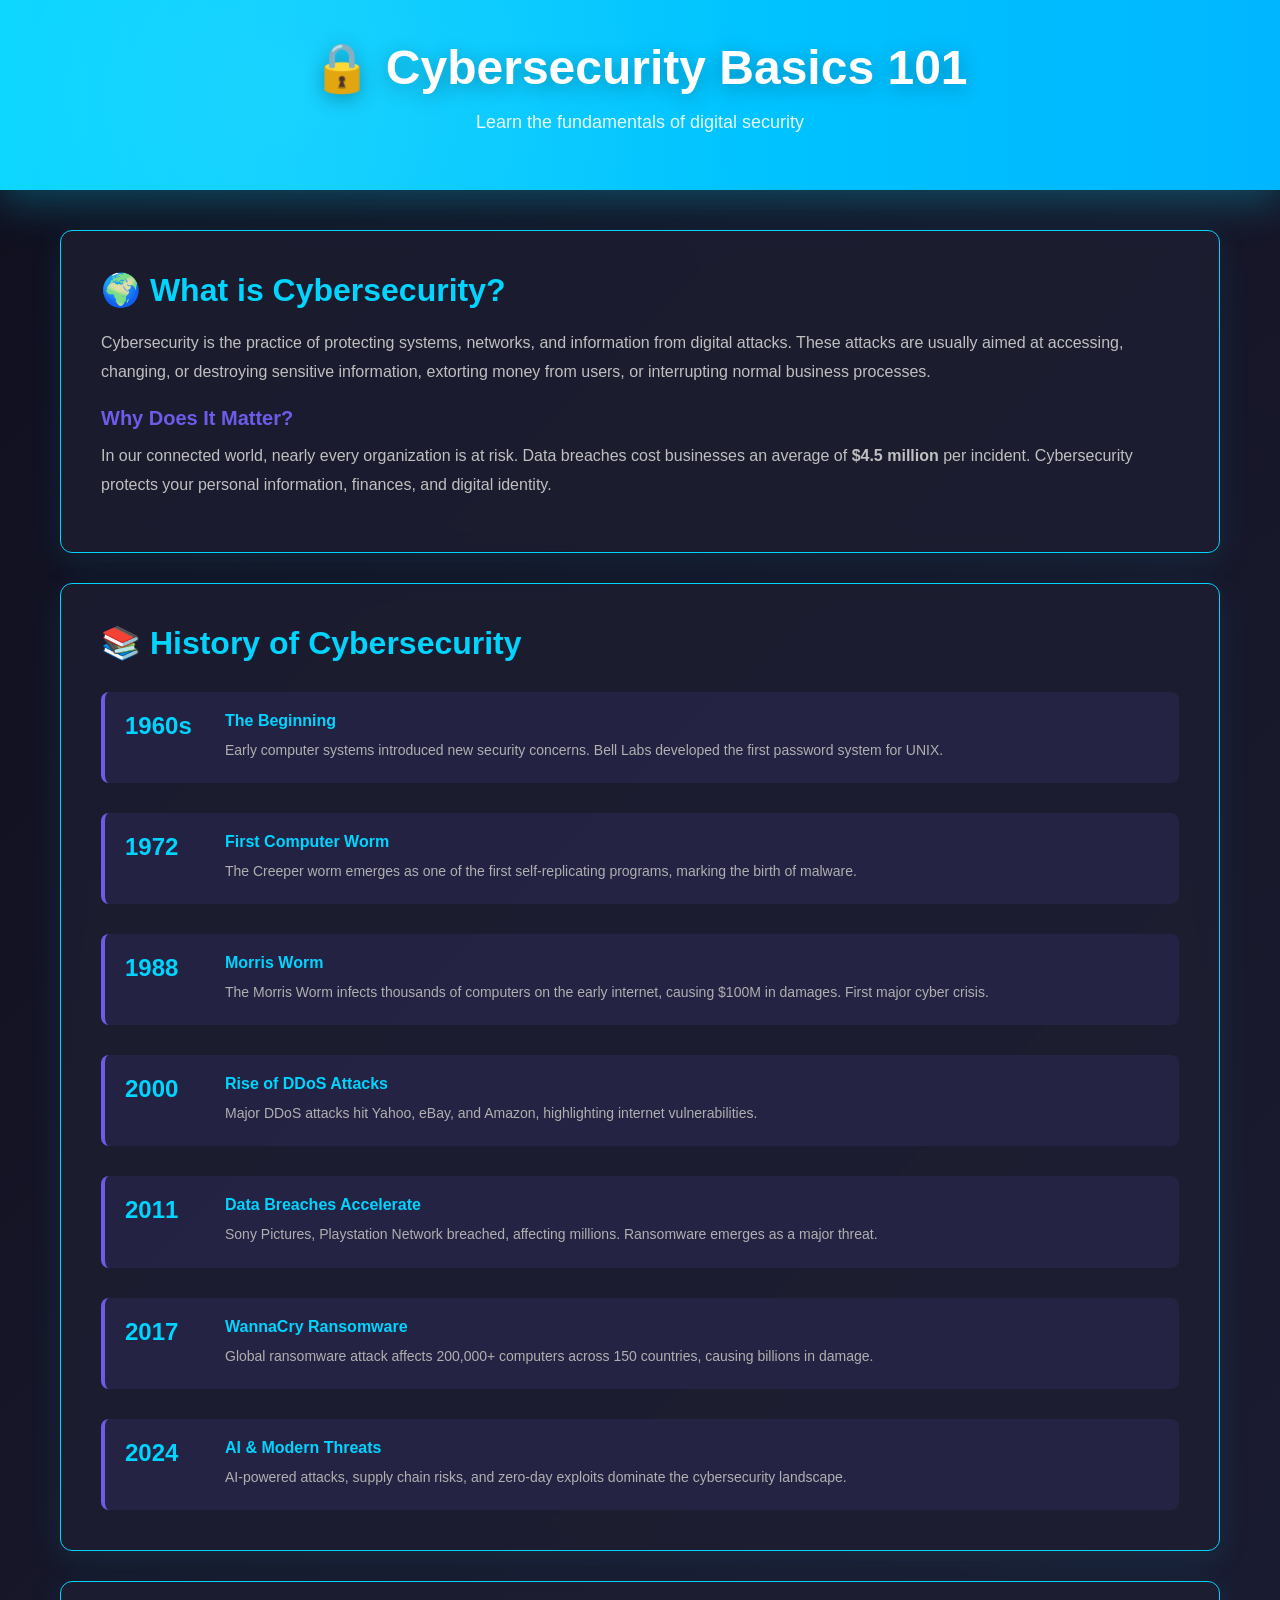
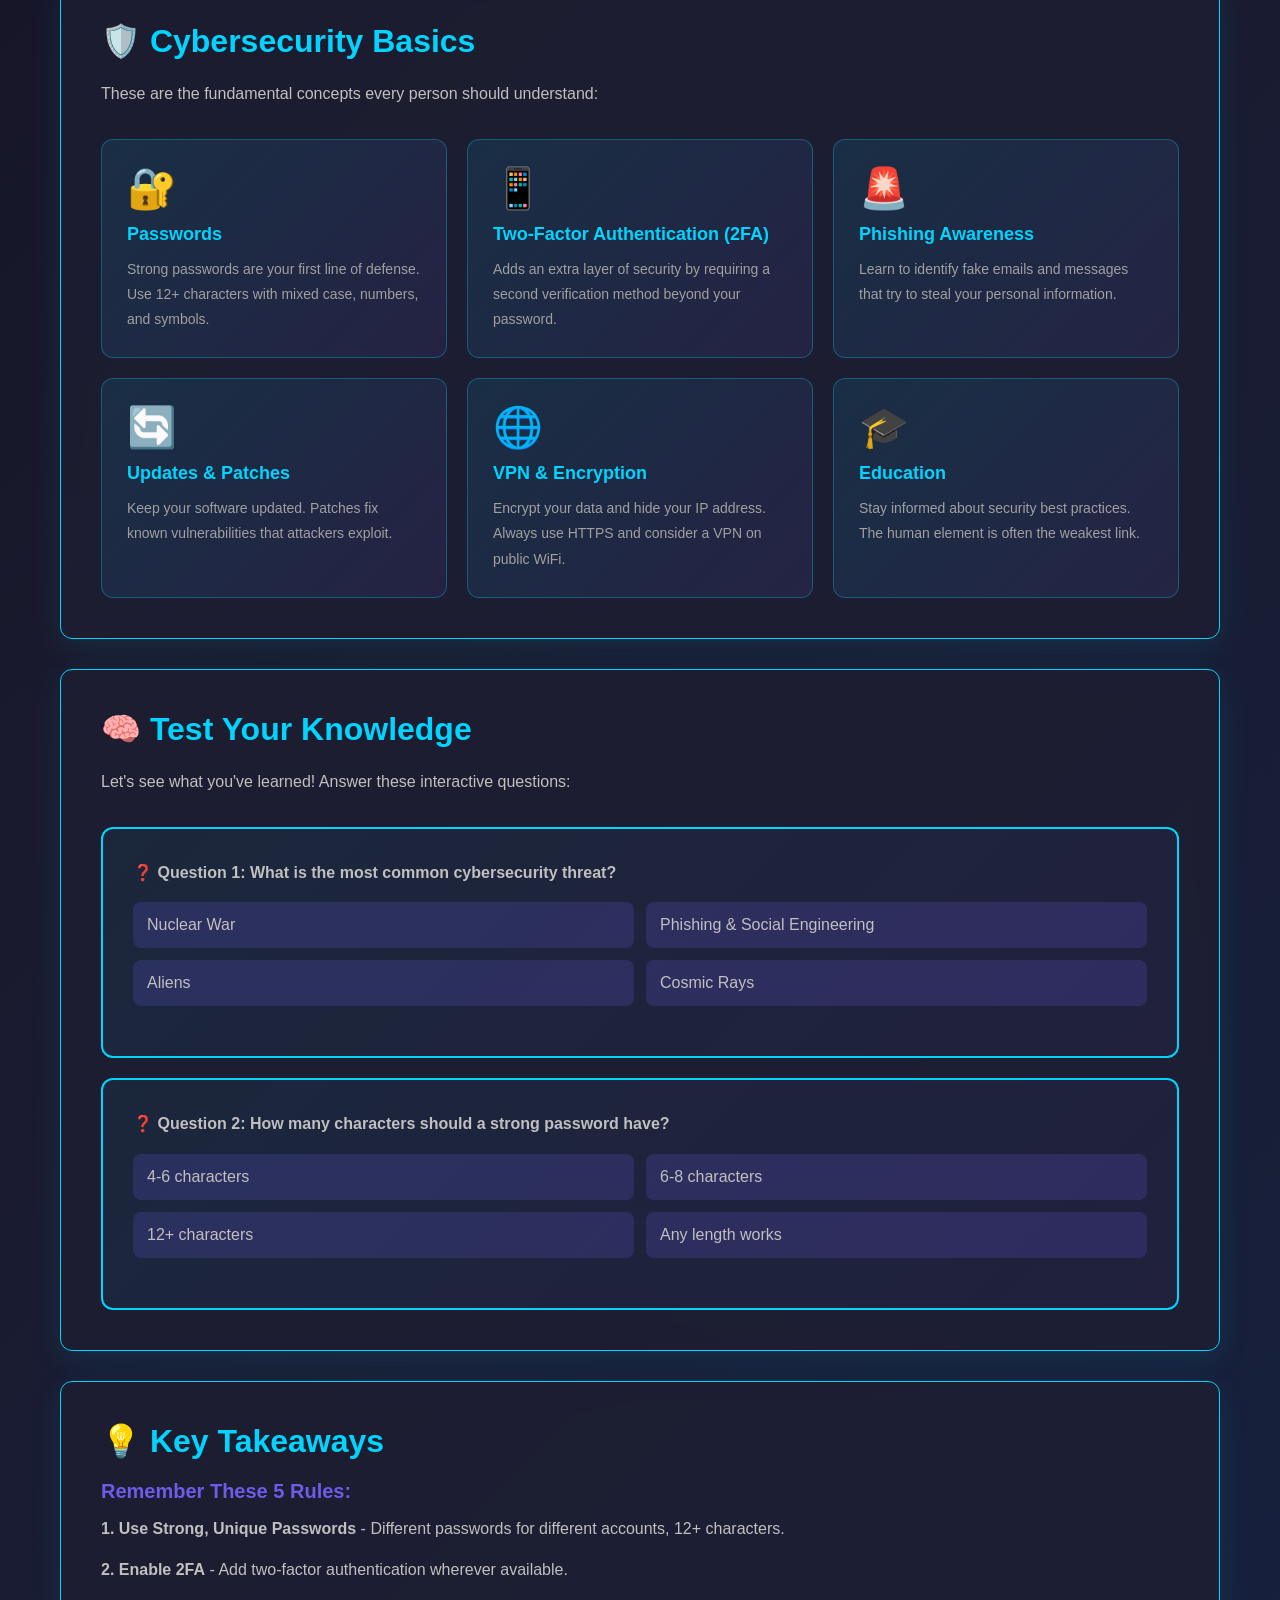
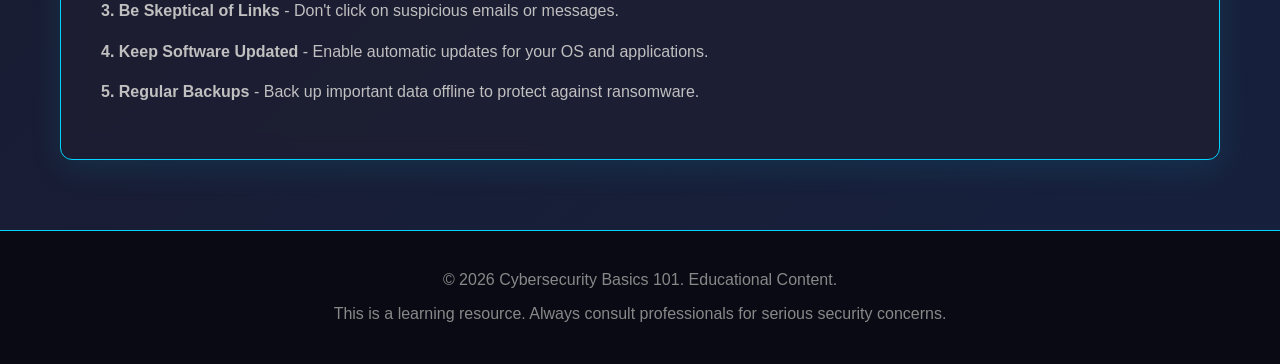
==== index.html @ 75e86acc "Initial cybersecurity education website Features: - Interactive cybersecurity basics course - Histor" ====
<!DOCTYPE html>
<html lang="en">
<head>
  <meta charset="UTF-8">
  <meta name="viewport" content="width=device-width, initial-scale=1, viewport-fit=cover">
  <meta name="description" content="Cybersecurity Basics 101 - Learn the fundamentals of cybersecurity">
  <title>Cybersecurity Basics 101</title>
  <style>
    * { margin: 0; padding: 0; box-sizing: border-box; }

    body {
      font-family: 'Segoe UI', Tahoma, Geneva, Verdana, sans-serif;
      background: linear-gradient(135deg, #0f0f1e 0%, #1a1a2e 50%, #16213e 100%);
      color: #e0e0e0;
      min-height: 100vh;
      overflow-x: hidden;
      display: flex;
      flex-direction: column;
    }

    header {
      background: linear-gradient(90deg, #00d4ff 0%, #0099ff 50%, #6c5ce7 100%);
      background-size: 400% 400%;
      animation: gradientShift 8s ease infinite;
      padding: 40px 20px;
      text-align: center;
      box-shadow: 0 10px 40px rgba(0, 212, 255, 0.3);
      position: relative;
      overflow: hidden;
    }

    header::before {
      content: '';
      position: absolute;
      top: 0;
      left: 0;
      right: 0;
      bottom: 0;
      background: radial-gradient(circle at 20% 50%, rgba(255,255,255,0.1) 0%, transparent 50%);
      pointer-events: none;
    }

    h1 {
      font-size: clamp(28px, 6vw, 48px);
      font-weight: 900;
      color: #fff;
      text-shadow: 0 4px 20px rgba(0, 0, 0, 0.3);
      position: relative;
      z-index: 1;
      margin-bottom: 10px;
    }

    .tagline {
      font-size: 18px;
      color: rgba(255,255,255,0.9);
      position: relative;
      z-index: 1;
    }

    @keyframes gradientShift {
      0% { background-position: 0% 50%; }
      50% { background-position: 100% 50%; }
      100% { background-position: 0% 50%; }
    }

    .container {
      max-width: 1200px;
      width: 100%;
      margin: 0 auto;
      padding: 40px 20px;
      flex: 1;
    }

    section {
      background: rgba(30, 30, 50, 0.8);
      border: 1px solid #00d4ff;
      border-radius: 12px;
      padding: 40px;
      margin-bottom: 30px;
      backdrop-filter: blur(10px);
      box-shadow: 0 8px 32px rgba(0, 212, 255, 0.1);
      animation: slideIn 0.8s ease-out;
    }

    @keyframes slideIn {
      from { opacity: 0; transform: translateY(30px); }
      to { opacity: 1; transform: translateY(0); }
    }

    h2 {
      font-size: 32px;
      color: #00d4ff;
      margin-bottom: 20px;
      display: flex;
      align-items: center;
      gap: 12px;
    }

    h3 {
      font-size: 20px;
      color: #6c5ce7;
      margin-top: 20px;
      margin-bottom: 12px;
    }

    p {
      line-height: 1.8;
      font-size: 16px;
      color: #c0c0c0;
      margin-bottom: 12px;
    }

    .timeline {
      display: flex;
      flex-direction: column;
      gap: 30px;
      margin-top: 30px;
    }

    .timeline-item {
      display: flex;
      gap: 20px;
      padding: 20px;
      background: rgba(108, 92, 231, 0.1);
      border-left: 4px solid #6c5ce7;
      border-radius: 8px;
      transition: all 0.3s;
      cursor: pointer;
    }

    .timeline-item:hover {
      background: rgba(108, 92, 231, 0.2);
      transform: translateX(10px);
      box-shadow: 0 8px 20px rgba(108, 92, 231, 0.2);
    }

    .timeline-year {
      font-weight: 900;
      font-size: 24px;
      color: #00d4ff;
      min-width: 80px;
    }

    .timeline-content h4 {
      color: #00d4ff;
      margin-bottom: 8px;
      font-size: 16px;
    }

    .timeline-content p {
      margin: 0;
      font-size: 14px;
      color: #b0b0b0;
    }

    .basics-grid {
      display: grid;
      grid-template-columns: repeat(auto-fit, minmax(280px, 1fr));
      gap: 20px;
      margin-top: 30px;
    }

    .basic-card {
      background: linear-gradient(135deg, rgba(0, 212, 255, 0.1) 0%, rgba(108, 92, 231, 0.1) 100%);
      border: 1px solid rgba(0, 212, 255, 0.3);
      border-radius: 12px;
      padding: 25px;
      transition: all 0.3s cubic-bezier(0.34, 1.56, 0.64, 1);
      cursor: pointer;
      position: relative;
      overflow: hidden;
    }

    .basic-card::before {
      content: '';
      position: absolute;
      top: 0;
      left: -100%;
      width: 100%;
      height: 100%;
      background: linear-gradient(90deg, transparent, rgba(255,255,255,0.1), transparent);
      transition: left 0.5s;
    }

    .basic-card:hover {
      background: linear-gradient(135deg, rgba(0, 212, 255, 0.2) 0%, rgba(108, 92, 231, 0.2) 100%);
      transform: translateY(-8px);
      box-shadow: 0 12px 30px rgba(0, 212, 255, 0.2);
      border-color: rgba(0, 212, 255, 0.6);
    }

    .basic-card:hover::before {
      left: 100%;
    }

    .basic-icon {
      font-size: 40px;
      margin-bottom: 12px;
    }

    .basic-card h4 {
      color: #00d4ff;
      font-size: 18px;
      margin-bottom: 12px;
    }

    .basic-card p {
      font-size: 14px;
      color: #a0a0a0;
      margin: 0;
    }

    .interactive-quiz {
      background: linear-gradient(135deg, rgba(0, 212, 255, 0.05) 0%, rgba(108, 92, 231, 0.05) 100%);
      border: 2px solid #00d4ff;
      border-radius: 12px;
      padding: 30px;
      margin-top: 30px;
    }

    .quiz-question {
      margin-bottom: 20px;
    }

    .quiz-question p {
      margin-bottom: 15px;
      font-weight: 600;
    }

    .quiz-options {
      display: grid;
      grid-template-columns: 1fr 1fr;
      gap: 12px;
    }

    .quiz-option {
      padding: 12px;
      background: rgba(108, 92, 231, 0.2);
      border: 2px solid transparent;
      border-radius: 8px;
      cursor: pointer;
      transition: all 0.2s;
      color: #c0c0c0;
      font-weight: 500;
    }

    .quiz-option:hover {
      background: rgba(108, 92, 231, 0.4);
      border-color: #6c5ce7;
    }

    .quiz-option.selected {
      border-color: #00d4ff;
      background: rgba(0, 212, 255, 0.3);
      color: #00d4ff;
    }

    .quiz-option.correct {
      border-color: #00ff00;
      background: rgba(0, 255, 0, 0.2);
      color: #00ff00;
    }

    .quiz-option.incorrect {
      border-color: #ff0000;
      background: rgba(255, 0, 0, 0.2);
      color: #ff0000;
    }

    .quiz-feedback {
      margin-top: 15px;
      padding: 15px;
      border-radius: 8px;
      font-weight: 600;
    }

    .feedback-correct {
      background: rgba(0, 255, 0, 0.1);
      color: #00ff00;
      border: 1px solid #00ff00;
    }

    .feedback-incorrect {
      background: rgba(255, 0, 0, 0.1);
      color: #ff0000;
      border: 1px solid #ff0000;
    }

    footer {
      background: #0a0a15;
      border-top: 1px solid #00d4ff;
      padding: 30px 20px;
      text-align: center;
      color: #888;
      font-size: 14px;
      margin-top: auto;
    }

    footer p {
      color: #888;
      margin: 5px 0;
    }

    @media (max-width: 768px) {
      section {
        padding: 25px;
      }

      h2 {
        font-size: 24px;
      }

      .container {
        padding: 20px 15px;
      }

      .quiz-options {
        grid-template-columns: 1fr;
      }

      header {
        padding: 30px 15px;
      }
    }
  </style>
</head>
<body>
  <header>
    <h1>🔒 Cybersecurity Basics 101</h1>
    <p class="tagline">Learn the fundamentals of digital security</p>
  </header>

  <div class="container">
    <section>
      <h2>🌍 What is Cybersecurity?</h2>
      <p>
        Cybersecurity is the practice of protecting systems, networks, and information from digital attacks. These attacks 
        are usually aimed at accessing, changing, or destroying sensitive information, extorting money from users, or interrupting 
        normal business processes.
      </p>
      <h3>Why Does It Matter?</h3>
      <p>
        In our connected world, nearly every organization is at risk. Data breaches cost businesses an average of 
        <strong>$4.5 million</strong> per incident. Cybersecurity protects your personal information, finances, and digital identity.
      </p>
    </section>

    <section>
      <h2>📚 History of Cybersecurity</h2>
      <div class="timeline">
        <div class="timeline-item">
          <div class="timeline-year">1960s</div>
          <div class="timeline-content">
            <h4>The Beginning</h4>
            <p>Early computer systems introduced new security concerns. Bell Labs developed the first password system for UNIX.</p>
          </div>
        </div>

        <div class="timeline-item">
          <div class="timeline-year">1972</div>
          <div class="timeline-content">
            <h4>First Computer Worm</h4>
            <p>The Creeper worm emerges as one of the first self-replicating programs, marking the birth of malware.</p>
          </div>
        </div>

        <div class="timeline-item">
          <div class="timeline-year">1988</div>
          <div class="timeline-content">
            <h4>Morris Worm</h4>
            <p>The Morris Worm infects thousands of computers on the early internet, causing $100M in damages. First major cyber crisis.</p>
          </div>
        </div>

        <div class="timeline-item">
          <div class="timeline-year">2000</div>
          <div class="timeline-content">
            <h4>Rise of DDoS Attacks</h4>
            <p>Major DDoS attacks hit Yahoo, eBay, and Amazon, highlighting internet vulnerabilities.</p>
          </div>
        </div>

        <div class="timeline-item">
          <div class="timeline-year">2011</div>
          <div class="timeline-content">
            <h4>Data Breaches Accelerate</h4>
            <p>Sony Pictures, Playstation Network breached, affecting millions. Ransomware emerges as a major threat.</p>
          </div>
        </div>

        <div class="timeline-item">
          <div class="timeline-year">2017</div>
          <div class="timeline-content">
            <h4>WannaCry Ransomware</h4>
            <p>Global ransomware attack affects 200,000+ computers across 150 countries, causing billions in damage.</p>
          </div>
        </div>

        <div class="timeline-item">
          <div class="timeline-year">2024</div>
          <div class="timeline-content">
            <h4>AI & Modern Threats</h4>
            <p>AI-powered attacks, supply chain risks, and zero-day exploits dominate the cybersecurity landscape.</p>
          </div>
        </div>
      </div>
    </section>

    <section>
      <h2>🛡️ Cybersecurity Basics</h2>
      <p>These are the fundamental concepts every person should understand:</p>
      
      <div class="basics-grid">
        <div class="basic-card">
          <div class="basic-icon">🔐</div>
          <h4>Passwords</h4>
          <p>Strong passwords are your first line of defense. Use 12+ characters with mixed case, numbers, and symbols.</p>
        </div>

        <div class="basic-card">
          <div class="basic-icon">📱</div>
          <h4>Two-Factor Authentication (2FA)</h4>
          <p>Adds an extra layer of security by requiring a second verification method beyond your password.</p>
        </div>

        <div class="basic-card">
          <div class="basic-icon">🚨</div>
          <h4>Phishing Awareness</h4>
          <p>Learn to identify fake emails and messages that try to steal your personal information.</p>
        </div>

        <div class="basic-card">
          <div class="basic-icon">🔄</div>
          <h4>Updates & Patches</h4>
          <p>Keep your software updated. Patches fix known vulnerabilities that attackers exploit.</p>
        </div>

        <div class="basic-card">
          <div class="basic-icon">🌐</div>
          <h4>VPN & Encryption</h4>
          <p>Encrypt your data and hide your IP address. Always use HTTPS and consider a VPN on public WiFi.</p>
        </div>

        <div class="basic-card">
          <div class="basic-icon">🎓</div>
          <h4>Education</h4>
          <p>Stay informed about security best practices. The human element is often the weakest link.</p>
        </div>
      </div>
    </section>

    <section>
      <h2>🧠 Test Your Knowledge</h2>
      <p>Let's see what you've learned! Answer these interactive questions:</p>

      <div class="interactive-quiz">
        <div class="quiz-question">
          <p>❓ Question 1: What is the most common cybersecurity threat?</p>
          <div class="quiz-options">
            <div class="quiz-option" onclick="checkAnswer(this, false)">Nuclear War</div>
            <div class="quiz-option" onclick="checkAnswer(this, true)">Phishing & Social Engineering</div>
            <div class="quiz-option" onclick="checkAnswer(this, false)">Aliens</div>
            <div class="quiz-option" onclick="checkAnswer(this, false)">Cosmic Rays</div>
          </div>
          <div id="feedback1"></div>
        </div>
      </div>

      <div class="interactive-quiz" style="margin-top: 20px;">
        <div class="quiz-question">
          <p>❓ Question 2: How many characters should a strong password have?</p>
          <div class="quiz-options">
            <div class="quiz-option" onclick="checkAnswer(this, false)">4-6 characters</div>
            <div class="quiz-option" onclick="checkAnswer(this, false)">6-8 characters</div>
            <div class="quiz-option" onclick="checkAnswer(this, true)">12+ characters</div>
            <div class="quiz-option" onclick="checkAnswer(this, false)">Any length works</div>
          </div>
          <div id="feedback2"></div>
        </div>
      </div>
    </section>

    <section>
      <h2>💡 Key Takeaways</h2>
      <h3>Remember These 5 Rules:</h3>
      <p><strong>1. Use Strong, Unique Passwords</strong> - Different passwords for different accounts, 12+ characters.</p>
      <p><strong>2. Enable 2FA</strong> - Add two-factor authentication wherever available.</p>
      <p><strong>3. Be Skeptical of Links</strong> - Don't click on suspicious emails or messages.</p>
      <p><strong>4. Keep Software Updated</strong> - Enable automatic updates for your OS and applications.</p>
      <p><strong>5. Regular Backups</strong> - Back up important data offline to protect against ransomware.</p>
    </section>
  </div>

  <footer>
    <p>&copy; 2026 Cybersecurity Basics 101. Educational Content.</p>
    <p>This is a learning resource. Always consult professionals for serious security concerns.</p>
  </footer>

  <script>
    function checkAnswer(element, isCorrect) {
      const parent = element.parentElement;
      const feedbackDiv = element.parentElement.parentElement.querySelector('[id^="feedback"]');
      
      // Reset all options
      parent.querySelectorAll('.quiz-option').forEach(opt => {
        opt.classList.remove('selected', 'correct', 'incorrect');
      });
      
      // Mark selected
      element.classList.add('selected');
      
      // Check answer after 300ms for effect
      setTimeout(() => {
        if (isCorrect) {
          element.classList.add('correct');
          feedbackDiv.innerHTML = '<div class="quiz-feedback feedback-correct">✅ Correct! Great job!</div>';
        } else {
          element.classList.add('incorrect');
          feedbackDiv.innerHTML = '<div class="quiz-feedback feedback-incorrect">❌ Not quite. Try again or check the basics section above.</div>';
        }
      }, 300);
    }
  </script>
</body>
</html>
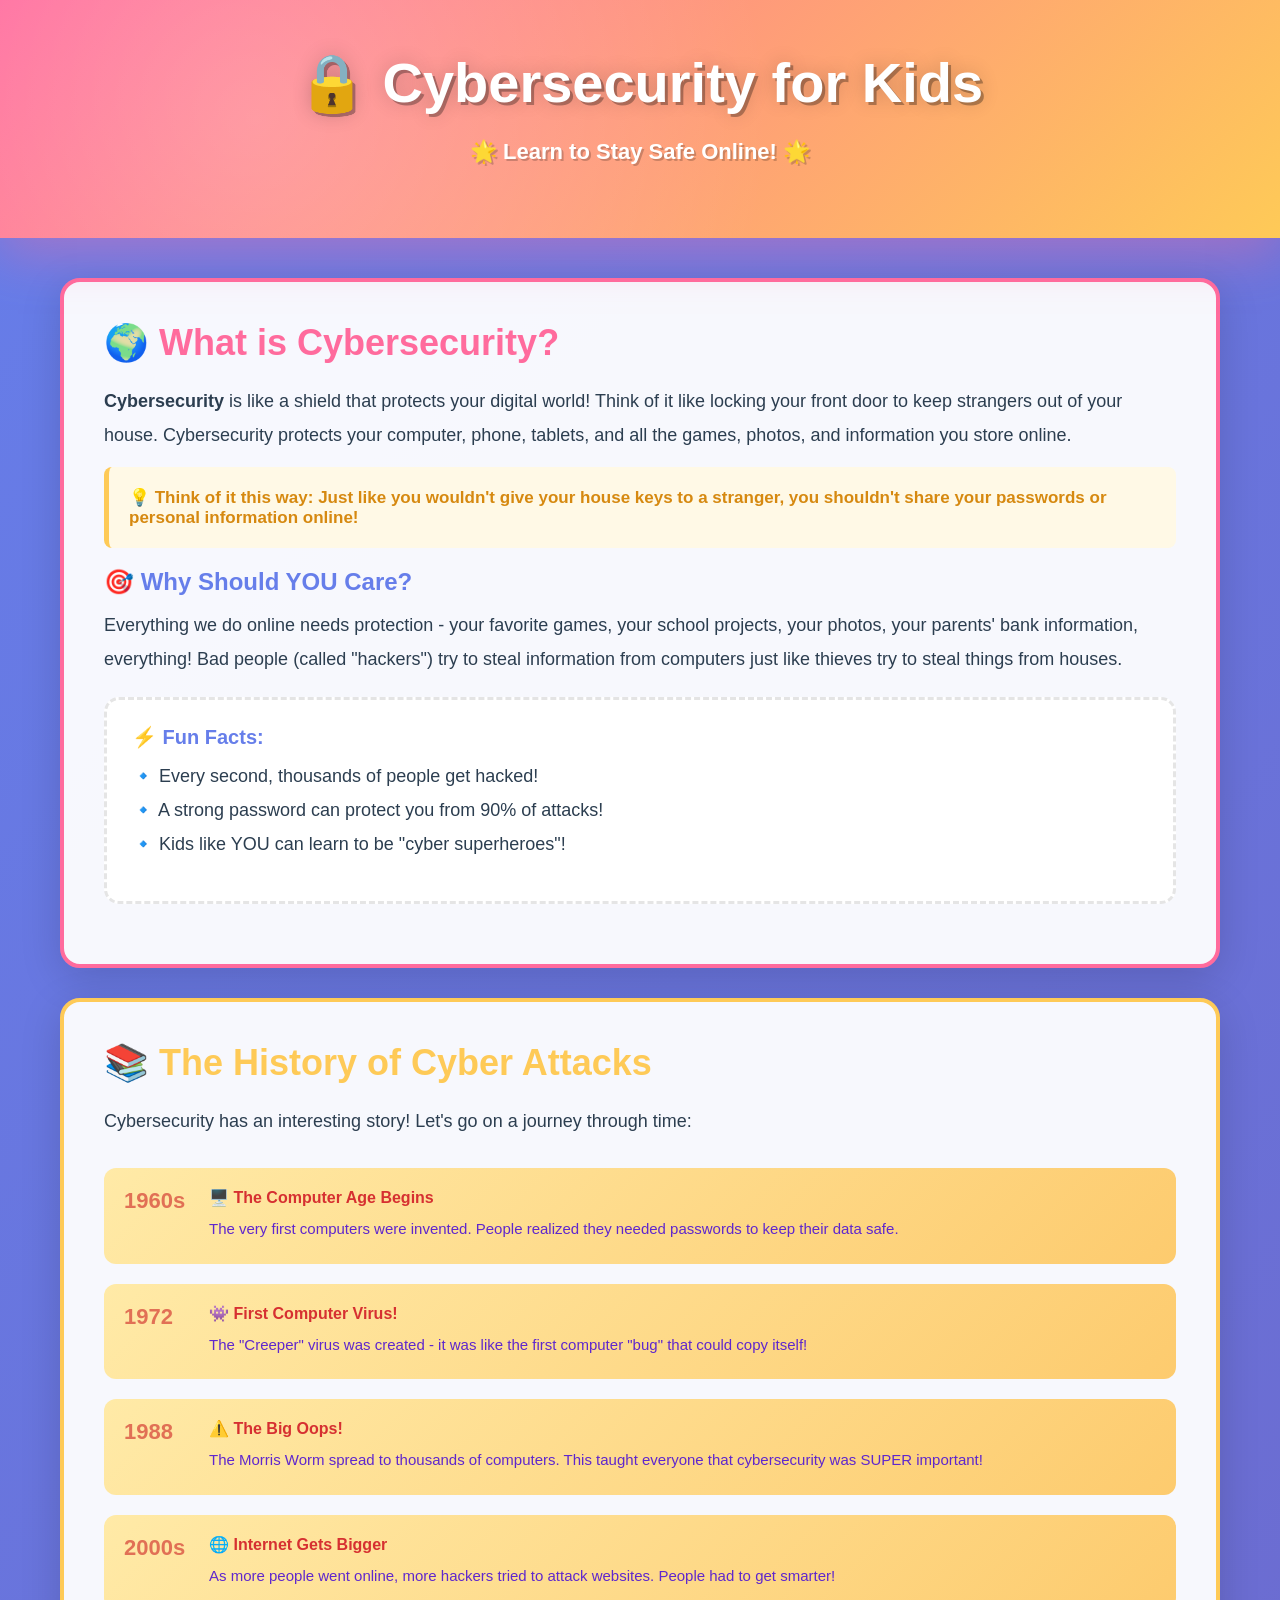
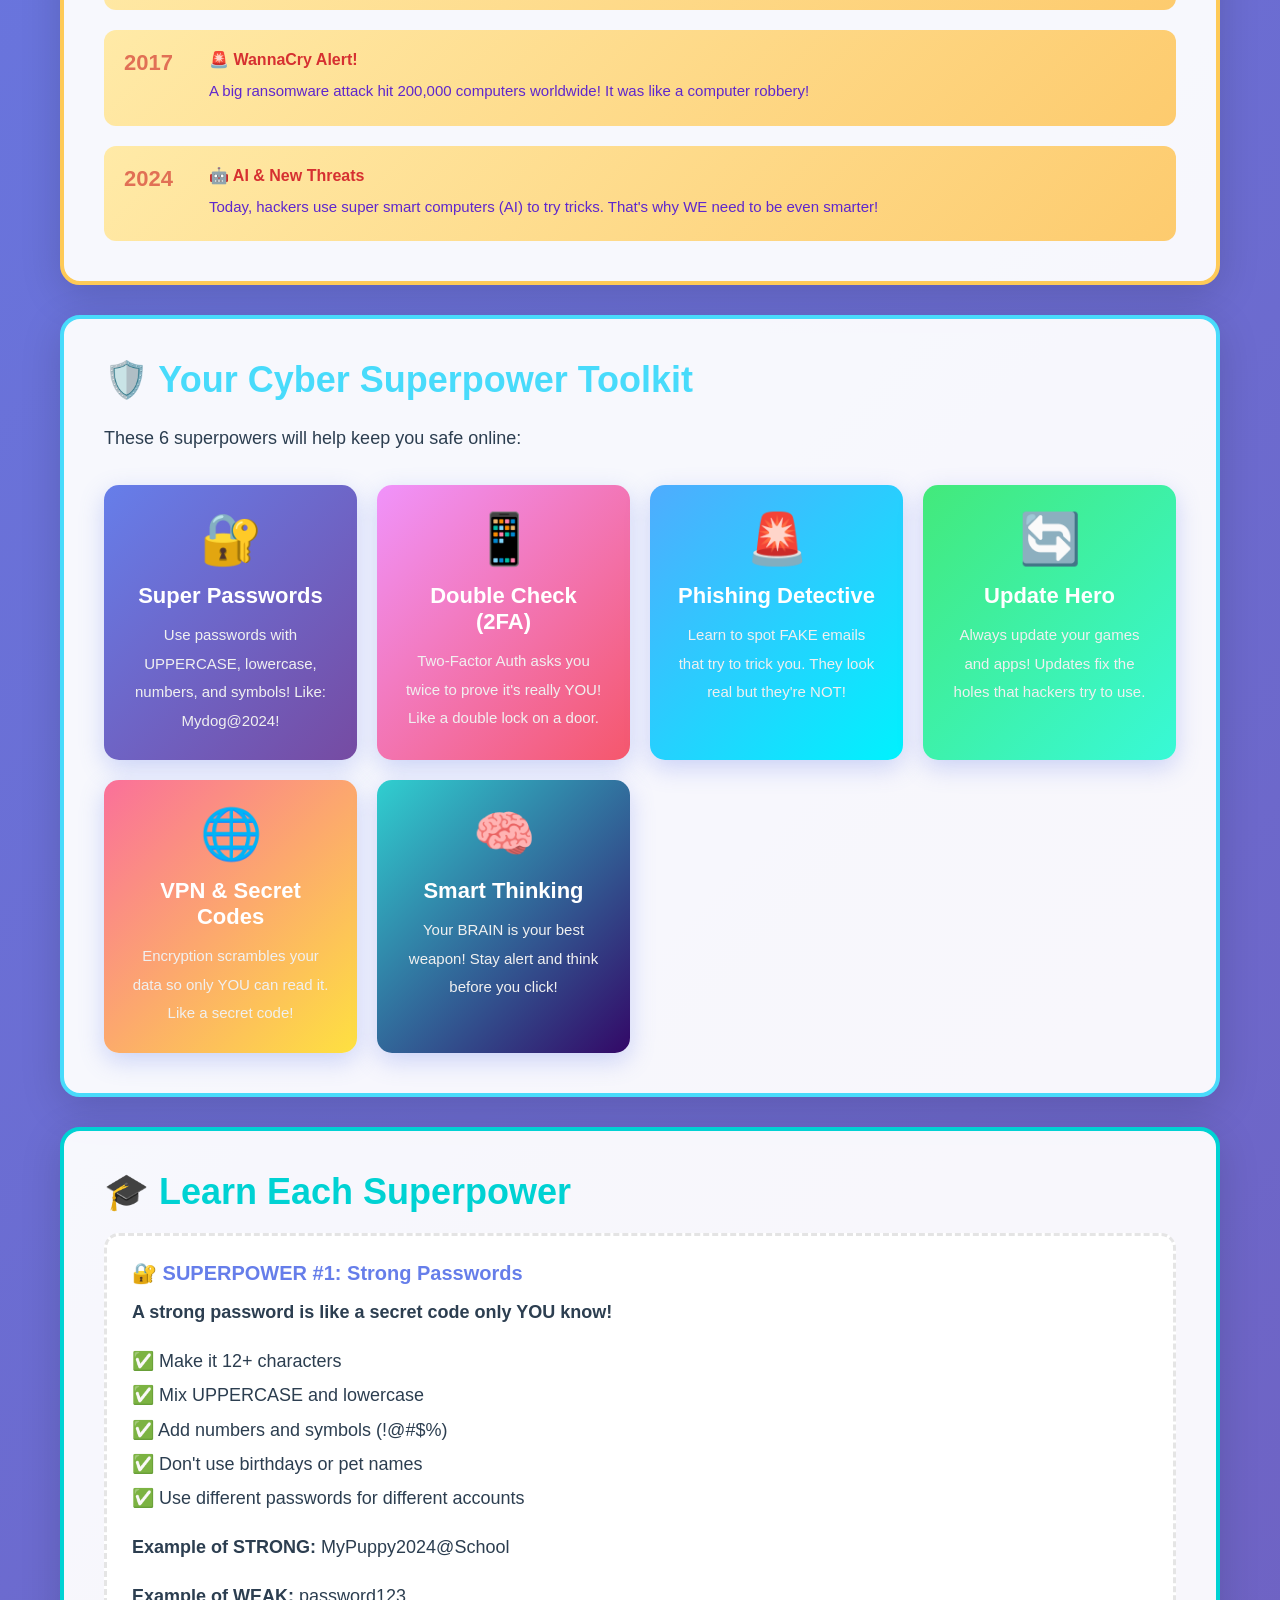
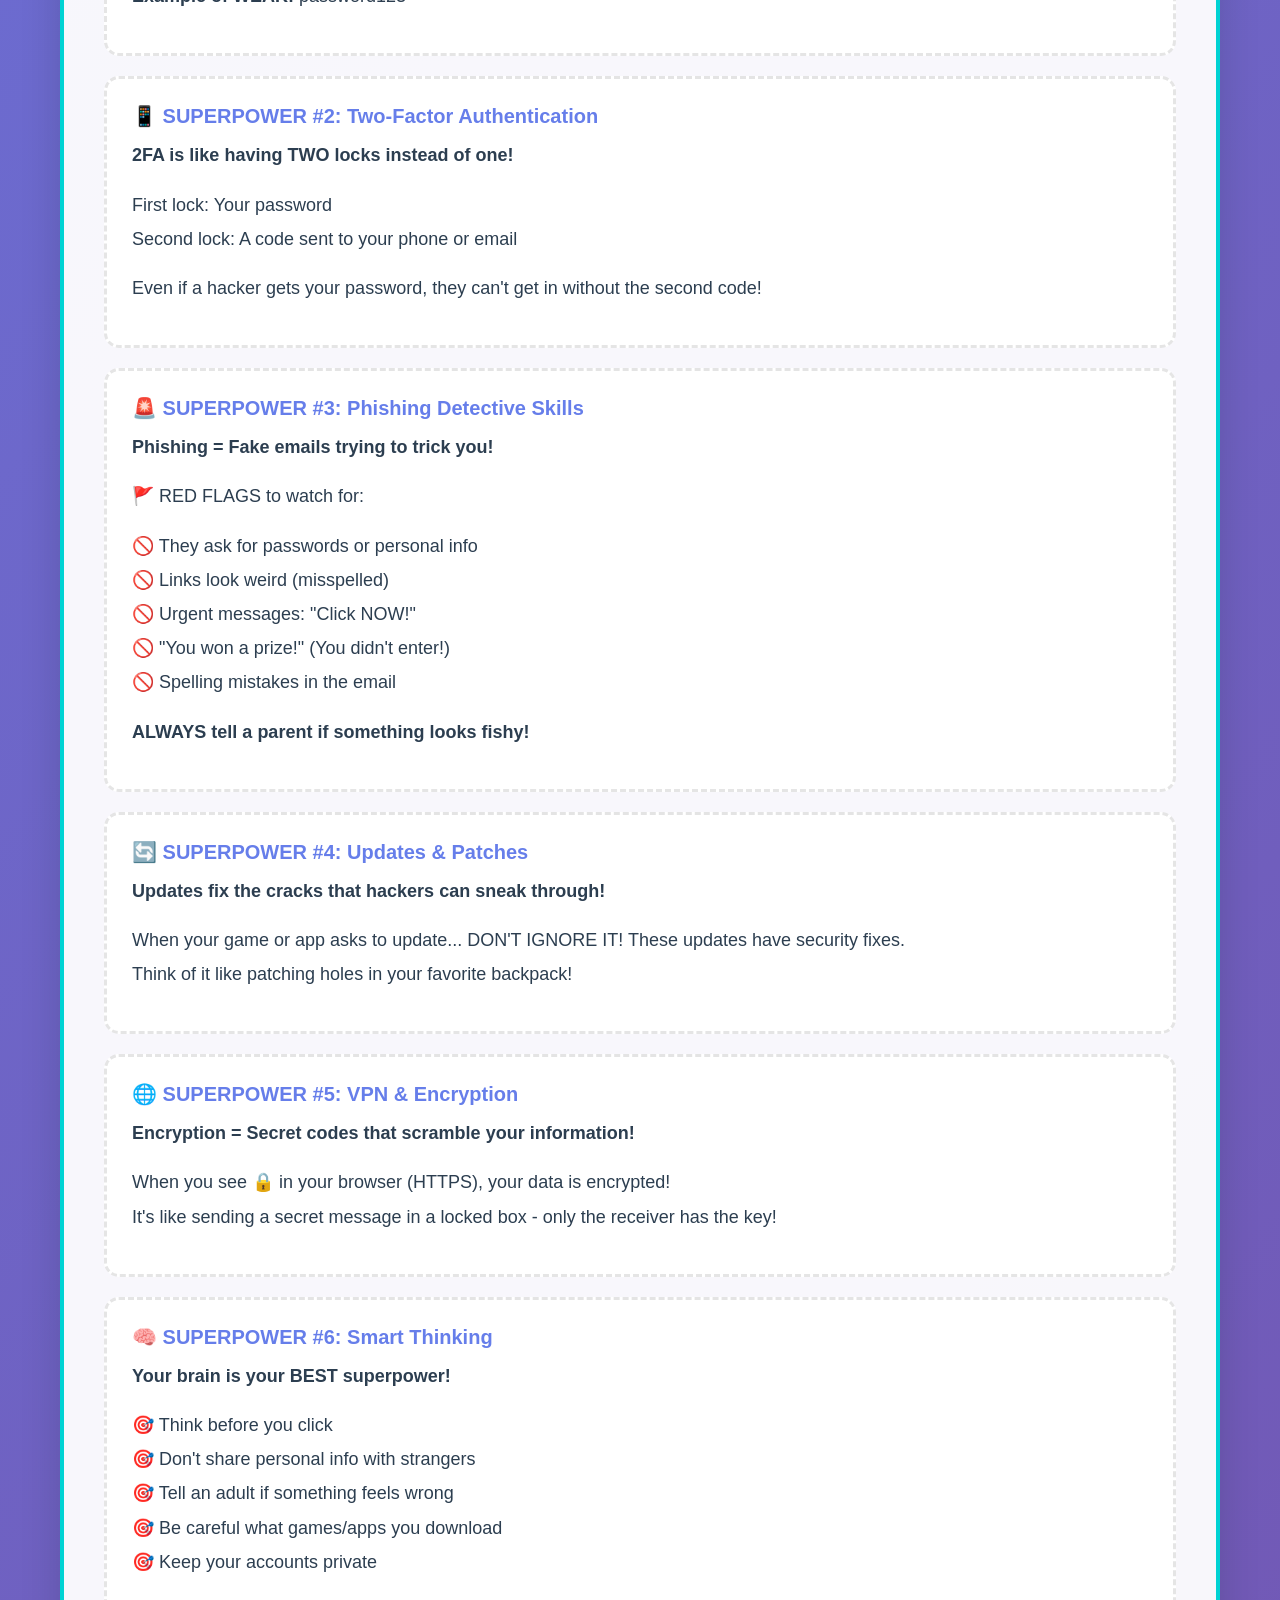
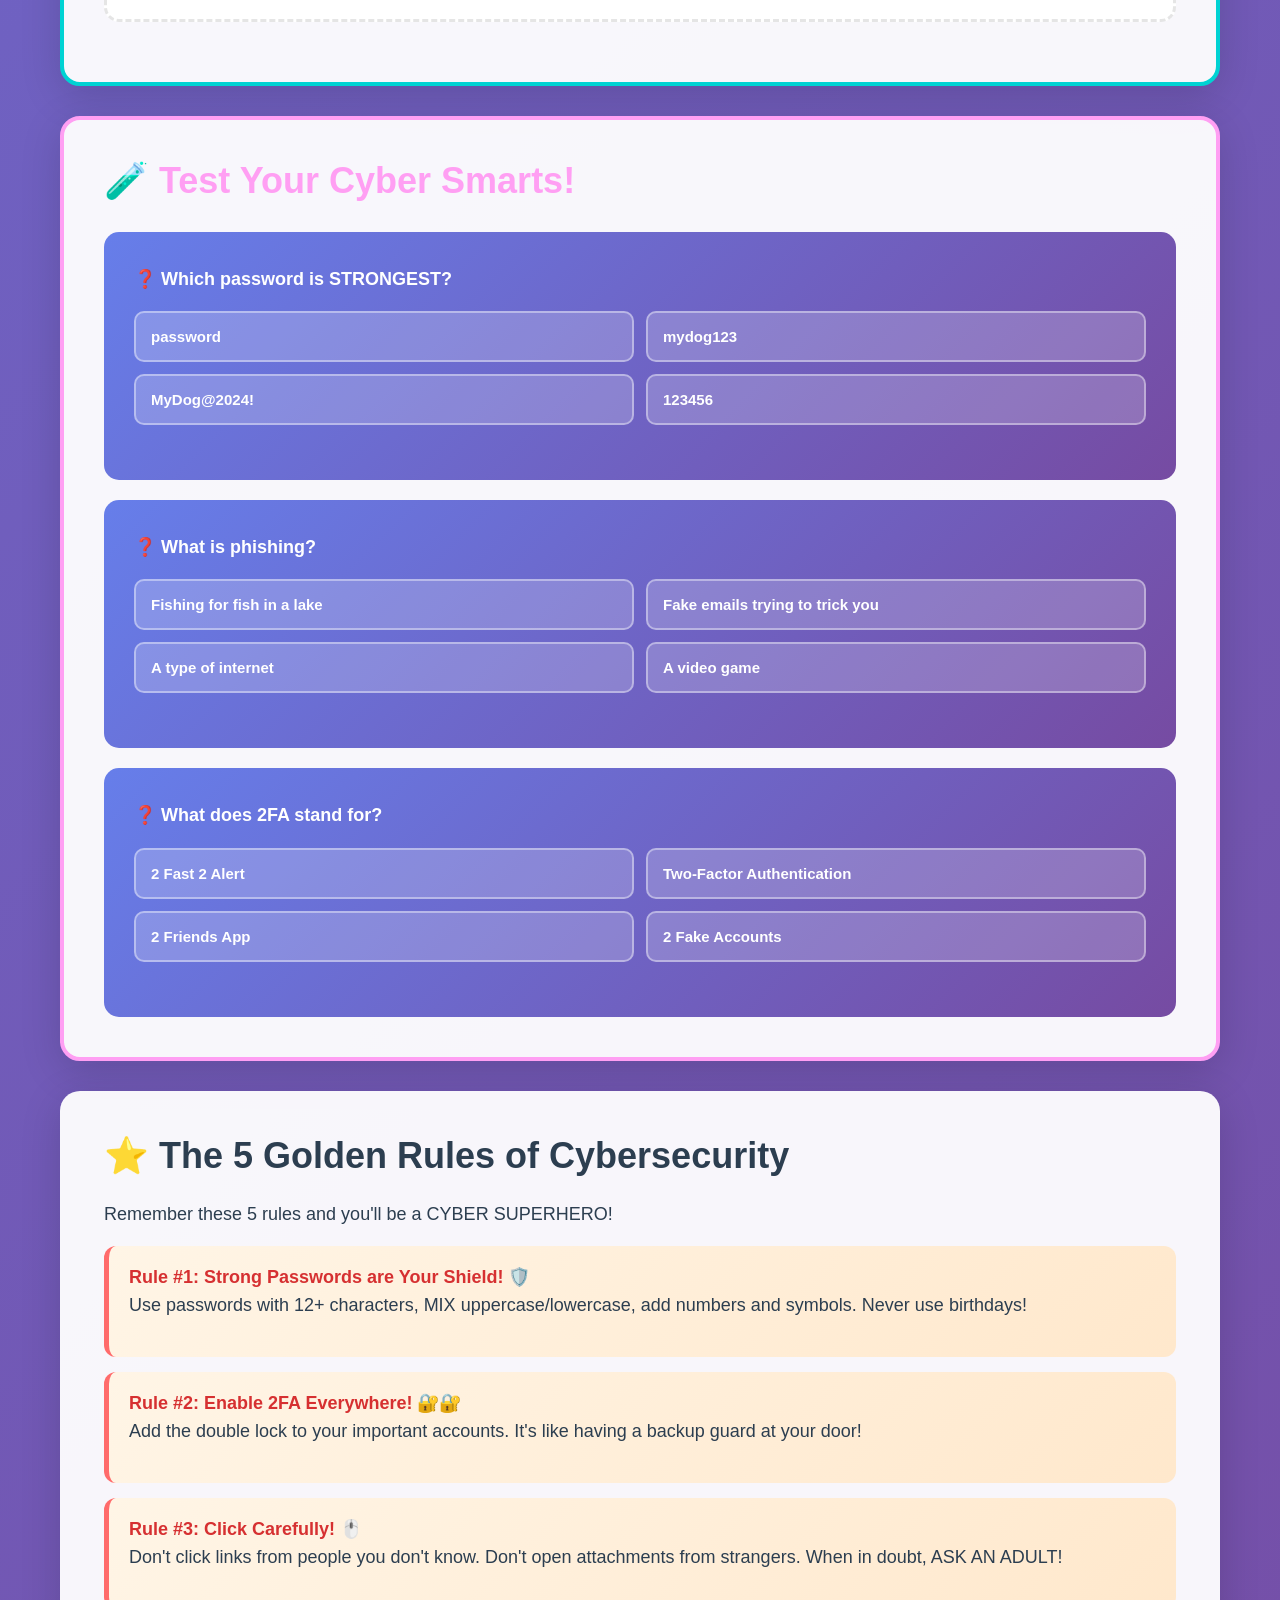
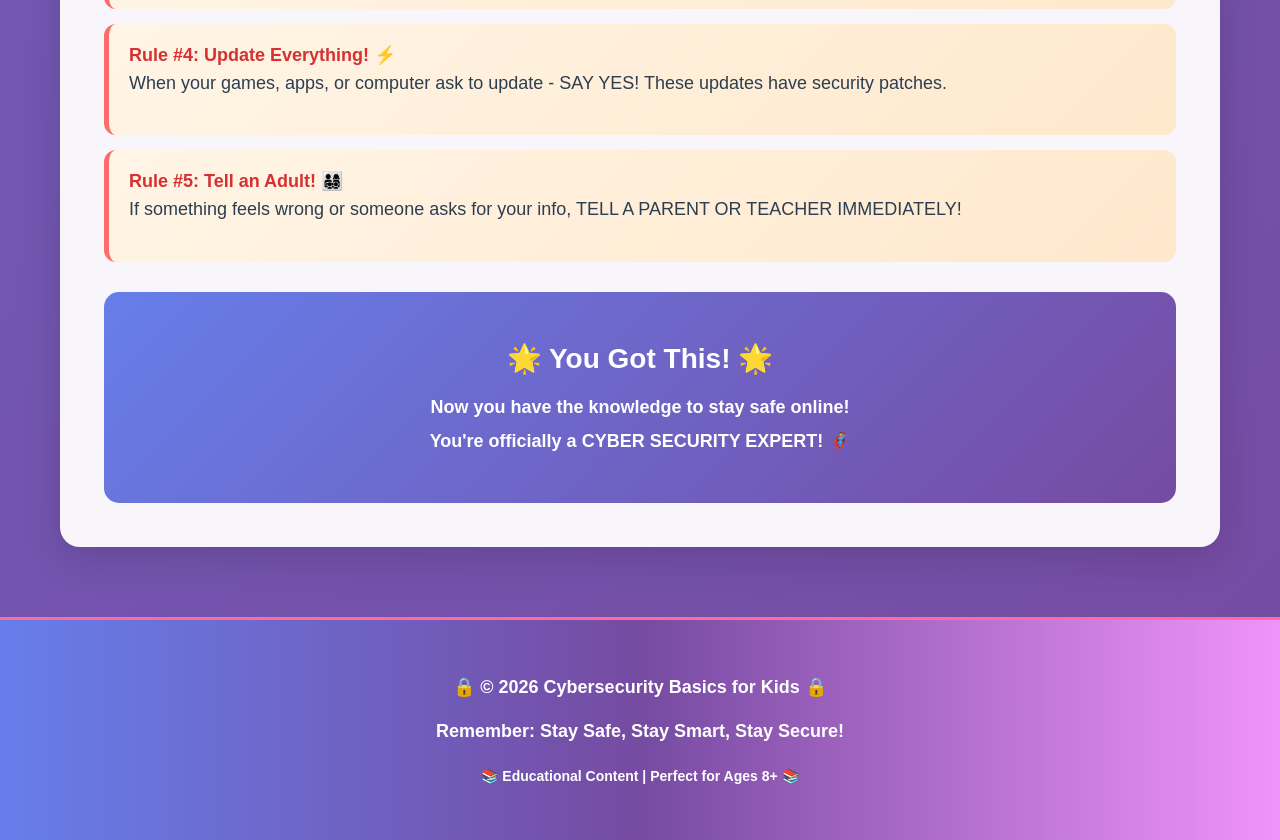
==== commit c2c49ff5: "Redesign for kids with colorful interface and expanded modules 🎨 Visual Design Overhaul: - Animated " ====
--- a/index.html
+++ b/index.html
@@ -3,30 +3,44 @@
 <head>
   <meta charset="UTF-8">
   <meta name="viewport" content="width=device-width, initial-scale=1, viewport-fit=cover">
-  <meta name="description" content="Cybersecurity Basics 101 - Learn the fundamentals of cybersecurity">
-  <title>Cybersecurity Basics 101</title>
+  <meta name="description" content="Cybersecurity Basics for Kids - Learn how to stay safe online!">
+  <title>🔒 Cybersecurity Basics for Kids</title>
   <style>
     * { margin: 0; padding: 0; box-sizing: border-box; }
 
     body {
-      font-family: 'Segoe UI', Tahoma, Geneva, Verdana, sans-serif;
-      background: linear-gradient(135deg, #0f0f1e 0%, #1a1a2e 50%, #16213e 100%);
-      color: #e0e0e0;
+      font-family: 'Comic Sans MS', 'Segoe UI', Tahoma, Geneva, Verdana, sans-serif;
+      background: linear-gradient(135deg, #667eea 0%, #764ba2 25%, #f093fb 50%, #4facfe 75%, #00d4ff 100%);
+      background-size: 400% 400%;
+      animation: bgShift 15s ease infinite;
+      color: #2c3e50;
       min-height: 100vh;
       overflow-x: hidden;
       display: flex;
       flex-direction: column;
     }
 
+    @keyframes bgShift {
+      0% { background-position: 0% 50%; }
+      50% { background-position: 100% 50%; }
+      100% { background-position: 0% 50%; }
+    }
+
     header {
-      background: linear-gradient(90deg, #00d4ff 0%, #0099ff 50%, #6c5ce7 100%);
+      background: linear-gradient(135deg, #ff6b9d 0%, #feca57 25%, #48dbfb 50%, #00d2d3 75%, #ff9ff3 100%);
       background-size: 400% 400%;
-      animation: gradientShift 8s ease infinite;
-      padding: 40px 20px;
+      animation: gradientShift 10s ease infinite;
+      padding: 50px 20px;
       text-align: center;
-      box-shadow: 0 10px 40px rgba(0, 212, 255, 0.3);
+      box-shadow: 0 15px 50px rgba(255, 107, 157, 0.4);
       position: relative;
       overflow: hidden;
+    }
+
+    @keyframes gradientShift {
+      0% { background-position: 0% 50%; }
+      50% { background-position: 100% 50%; }
+      100% { background-position: 0% 50%; }
     }
 
     header::before {
@@ -36,31 +50,33 @@
       left: 0;
       right: 0;
       bottom: 0;
-      background: radial-gradient(circle at 20% 50%, rgba(255,255,255,0.1) 0%, transparent 50%);
+      background: radial-gradient(circle at 20% 50%, rgba(255,255,255,0.2) 0%, transparent 50%);
       pointer-events: none;
     }
 
     h1 {
-      font-size: clamp(28px, 6vw, 48px);
+      font-size: clamp(32px, 8vw, 56px);
       font-weight: 900;
       color: #fff;
-      text-shadow: 0 4px 20px rgba(0, 0, 0, 0.3);
+      text-shadow: 3px 3px 0 rgba(0, 0, 0, 0.3), 0 0 20px rgba(0, 0, 0, 0.2);
       position: relative;
       z-index: 1;
-      margin-bottom: 10px;
+      margin-bottom: 15px;
+      animation: bounce 2s infinite;
+    }
+
+    @keyframes bounce {
+      0%, 100% { transform: translateY(0); }
+      50% { transform: translateY(-10px); }
     }
 
     .tagline {
-      font-size: 18px;
-      color: rgba(255,255,255,0.9);
+      font-size: 22px;
+      color: #fff;
       position: relative;
       z-index: 1;
-    }
-
-    @keyframes gradientShift {
-      0% { background-position: 0% 50%; }
-      50% { background-position: 100% 50%; }
-      100% { background-position: 0% 50%; }
+      text-shadow: 2px 2px 0 rgba(0, 0, 0, 0.2);
+      font-weight: 700;
     }
 
     .container {
@@ -72,15 +88,20 @@
     }
 
     section {
-      background: rgba(30, 30, 50, 0.8);
-      border: 1px solid #00d4ff;
-      border-radius: 12px;
+      background: rgba(255, 255, 255, 0.95);
+      border-radius: 20px;
       padding: 40px;
       margin-bottom: 30px;
-      backdrop-filter: blur(10px);
-      box-shadow: 0 8px 32px rgba(0, 212, 255, 0.1);
+      box-shadow: 0 10px 40px rgba(0, 0, 0, 0.15);
       animation: slideIn 0.8s ease-out;
-    }
+      border: 4px solid transparent;
+    }
+
+    section:nth-child(1) { border-color: #ff6b9d; }
+    section:nth-child(2) { border-color: #feca57; }
+    section:nth-child(3) { border-color: #48dbfb; }
+    section:nth-child(4) { border-color: #00d2d3; }
+    section:nth-child(5) { border-color: #ff9ff3; }
 
     @keyframes slideIn {
       from { opacity: 0; transform: translateY(30px); }
@@ -88,143 +109,177 @@
     }
 
     h2 {
-      font-size: 32px;
-      color: #00d4ff;
+      font-size: 36px;
       margin-bottom: 20px;
       display: flex;
       align-items: center;
       gap: 12px;
     }
 
+    section:nth-child(1) h2 { color: #ff6b9d; }
+    section:nth-child(2) h2 { color: #feca57; }
+    section:nth-child(3) h2 { color: #48dbfb; }
+    section:nth-child(4) h2 { color: #00d2d3; }
+    section:nth-child(5) h2 { color: #ff9ff3; }
+
     h3 {
-      font-size: 20px;
-      color: #6c5ce7;
+      font-size: 24px;
       margin-top: 20px;
       margin-bottom: 12px;
+      color: #667eea;
     }
 
     p {
-      line-height: 1.8;
-      font-size: 16px;
-      color: #c0c0c0;
-      margin-bottom: 12px;
+      line-height: 1.9;
+      font-size: 18px;
+      color: #2c3e50;
+      margin-bottom: 15px;
+    }
+
+    .highlight {
+      background: #fff9e6;
+      padding: 20px;
+      border-left: 5px solid #feca57;
+      border-radius: 8px;
+      margin: 15px 0;
+      font-size: 17px;
+      font-weight: 600;
+      color: #d68910;
+    }
+
+    .module {
+      background: rgba(255, 255, 255, 0.98);
+      border-radius: 15px;
+      padding: 25px;
+      margin: 20px 0;
+      border: 3px dashed rgba(0, 0, 0, 0.1);
+    }
+
+    .module h4 {
+      color: #667eea;
+      font-size: 20px;
+      margin-bottom: 10px;
     }
 
     .timeline {
       display: flex;
       flex-direction: column;
-      gap: 30px;
+      gap: 20px;
       margin-top: 30px;
     }
 
     .timeline-item {
       display: flex;
-      gap: 20px;
+      gap: 15px;
       padding: 20px;
-      background: rgba(108, 92, 231, 0.1);
-      border-left: 4px solid #6c5ce7;
-      border-radius: 8px;
+      background: linear-gradient(135deg, #ffeaa7 0%, #fdcb6e 100%);
+      border-radius: 12px;
       transition: all 0.3s;
       cursor: pointer;
     }
 
     .timeline-item:hover {
-      background: rgba(108, 92, 231, 0.2);
       transform: translateX(10px);
-      box-shadow: 0 8px 20px rgba(108, 92, 231, 0.2);
+      box-shadow: 0 8px 25px rgba(253, 203, 110, 0.4);
     }
 
     .timeline-year {
       font-weight: 900;
-      font-size: 24px;
-      color: #00d4ff;
-      min-width: 80px;
+      font-size: 22px;
+      color: #e17055;
+      min-width: 70px;
     }
 
     .timeline-content h4 {
-      color: #00d4ff;
+      color: #d63031;
       margin-bottom: 8px;
       font-size: 16px;
+      font-weight: 700;
     }
 
     .timeline-content p {
       margin: 0;
-      font-size: 14px;
-      color: #b0b0b0;
-    }
-
-    .basics-grid {
+      font-size: 15px;
+      color: #5f27cd;
+    }
+
+    .grid-3 {
       display: grid;
-      grid-template-columns: repeat(auto-fit, minmax(280px, 1fr));
+      grid-template-columns: repeat(auto-fit, minmax(250px, 1fr));
       gap: 20px;
       margin-top: 30px;
     }
 
-    .basic-card {
-      background: linear-gradient(135deg, rgba(0, 212, 255, 0.1) 0%, rgba(108, 92, 231, 0.1) 100%);
-      border: 1px solid rgba(0, 212, 255, 0.3);
-      border-radius: 12px;
+    .card {
+      background: linear-gradient(135deg, #667eea 0%, #764ba2 100%);
+      border-radius: 15px;
       padding: 25px;
+      color: white;
+      text-align: center;
       transition: all 0.3s cubic-bezier(0.34, 1.56, 0.64, 1);
       cursor: pointer;
-      position: relative;
-      overflow: hidden;
-    }
-
-    .basic-card::before {
-      content: '';
-      position: absolute;
-      top: 0;
-      left: -100%;
-      width: 100%;
-      height: 100%;
-      background: linear-gradient(90deg, transparent, rgba(255,255,255,0.1), transparent);
-      transition: left 0.5s;
-    }
-
-    .basic-card:hover {
-      background: linear-gradient(135deg, rgba(0, 212, 255, 0.2) 0%, rgba(108, 92, 231, 0.2) 100%);
-      transform: translateY(-8px);
-      box-shadow: 0 12px 30px rgba(0, 212, 255, 0.2);
-      border-color: rgba(0, 212, 255, 0.6);
-    }
-
-    .basic-card:hover::before {
-      left: 100%;
-    }
-
-    .basic-icon {
-      font-size: 40px;
+      box-shadow: 0 8px 25px rgba(102, 126, 234, 0.3);
+    }
+
+    .card:nth-child(2) {
+      background: linear-gradient(135deg, #f093fb 0%, #f5576c 100%);
+    }
+
+    .card:nth-child(3) {
+      background: linear-gradient(135deg, #4facfe 0%, #00f2fe 100%);
+    }
+
+    .card:nth-child(4) {
+      background: linear-gradient(135deg, #43e97b 0%, #38f9d7 100%);
+    }
+
+    .card:nth-child(5) {
+      background: linear-gradient(135deg, #fa709a 0%, #fee140 100%);
+    }
+
+    .card:nth-child(6) {
+      background: linear-gradient(135deg, #30cfd0 0%, #330867 100%);
+    }
+
+    .card:hover {
+      transform: translateY(-12px);
+      box-shadow: 0 15px 40px rgba(102, 126, 234, 0.4);
+    }
+
+    .card-icon {
+      font-size: 50px;
+      margin-bottom: 15px;
+    }
+
+    .card h4 {
+      font-size: 22px;
       margin-bottom: 12px;
-    }
-
-    .basic-card h4 {
-      color: #00d4ff;
-      font-size: 18px;
-      margin-bottom: 12px;
-    }
-
-    .basic-card p {
-      font-size: 14px;
-      color: #a0a0a0;
+      font-weight: 700;
+    }
+
+    .card p {
+      color: #f0f0f0;
       margin: 0;
-    }
-
-    .interactive-quiz {
-      background: linear-gradient(135deg, rgba(0, 212, 255, 0.05) 0%, rgba(108, 92, 231, 0.05) 100%);
-      border: 2px solid #00d4ff;
-      border-radius: 12px;
+      font-size: 15px;
+    }
+
+    .quiz-section {
+      background: linear-gradient(135deg, #667eea 0%, #764ba2 100%);
+      border-radius: 15px;
       padding: 30px;
       margin-top: 30px;
+      color: white;
     }
 
     .quiz-question {
-      margin-bottom: 20px;
+      margin-bottom: 25px;
     }
 
     .quiz-question p {
       margin-bottom: 15px;
-      font-weight: 600;
+      font-weight: 700;
+      font-size: 18px;
+      color: white;
     }
 
     .quiz-options {
@@ -234,289 +289,409 @@
     }
 
     .quiz-option {
-      padding: 12px;
-      background: rgba(108, 92, 231, 0.2);
-      border: 2px solid transparent;
-      border-radius: 8px;
+      padding: 15px;
+      background: rgba(255, 255, 255, 0.2);
+      border: 2px solid rgba(255, 255, 255, 0.4);
+      border-radius: 10px;
       cursor: pointer;
       transition: all 0.2s;
-      color: #c0c0c0;
-      font-weight: 500;
+      color: white;
+      font-weight: 600;
+      font-size: 15px;
     }
 
     .quiz-option:hover {
-      background: rgba(108, 92, 231, 0.4);
-      border-color: #6c5ce7;
-    }
-
-    .quiz-option.selected {
-      border-color: #00d4ff;
-      background: rgba(0, 212, 255, 0.3);
-      color: #00d4ff;
+      background: rgba(255, 255, 255, 0.3);
+      border-color: #fff;
     }
 
     .quiz-option.correct {
       border-color: #00ff00;
-      background: rgba(0, 255, 0, 0.2);
-      color: #00ff00;
+      background: rgba(0, 255, 0, 0.3);
+      color: #fff;
     }
 
     .quiz-option.incorrect {
       border-color: #ff0000;
-      background: rgba(255, 0, 0, 0.2);
-      color: #ff0000;
-    }
-
-    .quiz-feedback {
+      background: rgba(255, 0, 0, 0.3);
+    }
+
+    .feedback {
       margin-top: 15px;
       padding: 15px;
-      border-radius: 8px;
+      border-radius: 10px;
+      font-weight: 700;
+      font-size: 16px;
+    }
+
+    .feedback-correct {
+      background: rgba(0, 255, 0, 0.3);
+      color: #00ff00;
+      border: 2px solid #00ff00;
+    }
+
+    .feedback-incorrect {
+      background: rgba(255, 0, 0, 0.3);
+      color: #ffcccc;
+      border: 2px solid #ff0000;
+    }
+
+    .rule-card {
+      background: linear-gradient(135deg, #fff5e6 0%, #ffe8cc 100%);
+      padding: 20px;
+      border-radius: 12px;
+      margin: 15px 0;
+      border-left: 5px solid #ff6b6b;
+      color: #2c3e50;
+    }
+
+    .rule-card strong {
+      color: #d63031;
+      font-size: 18px;
+    }
+
+    footer {
+      background: linear-gradient(90deg, #667eea 0%, #764ba2 50%, #f093fb 100%);
+      border-top: 3px solid #ff6b9d;
+      padding: 40px 20px;
+      text-align: center;
+      color: white;
+      font-size: 16px;
+      margin-top: auto;
+    }
+
+    footer p {
+      color: white;
+      margin: 10px 0;
       font-weight: 600;
     }
 
-    .feedback-correct {
-      background: rgba(0, 255, 0, 0.1);
-      color: #00ff00;
-      border: 1px solid #00ff00;
-    }
-
-    .feedback-incorrect {
-      background: rgba(255, 0, 0, 0.1);
-      color: #ff0000;
-      border: 1px solid #ff0000;
-    }
-
-    footer {
-      background: #0a0a15;
-      border-top: 1px solid #00d4ff;
-      padding: 30px 20px;
-      text-align: center;
-      color: #888;
-      font-size: 14px;
-      margin-top: auto;
-    }
-
-    footer p {
-      color: #888;
-      margin: 5px 0;
-    }
-
     @media (max-width: 768px) {
-      section {
-        padding: 25px;
-      }
-
-      h2 {
-        font-size: 24px;
-      }
-
-      .container {
-        padding: 20px 15px;
-      }
-
-      .quiz-options {
-        grid-template-columns: 1fr;
-      }
-
-      header {
-        padding: 30px 15px;
-      }
+      section { padding: 20px; }
+      h2 { font-size: 28px; }
+      p { font-size: 16px; }
+      .quiz-options { grid-template-columns: 1fr; }
+      header { padding: 30px 15px; }
     }
   </style>
 </head>
 <body>
   <header>
-    <h1>🔒 Cybersecurity Basics 101</h1>
-    <p class="tagline">Learn the fundamentals of digital security</p>
+    <h1>🔒 Cybersecurity for Kids</h1>
+    <p class="tagline">🌟 Learn to Stay Safe Online! 🌟</p>
   </header>
 
   <div class="container">
+    <!-- MODULE 1: What is Cybersecurity? -->
     <section>
       <h2>🌍 What is Cybersecurity?</h2>
       <p>
-        Cybersecurity is the practice of protecting systems, networks, and information from digital attacks. These attacks 
-        are usually aimed at accessing, changing, or destroying sensitive information, extorting money from users, or interrupting 
-        normal business processes.
+        <strong>Cybersecurity</strong> is like a shield that protects your digital world! 
+        Think of it like locking your front door to keep strangers out of your house. 
+        Cybersecurity protects your computer, phone, tablets, and all the games, photos, and information you store online.
       </p>
-      <h3>Why Does It Matter?</h3>
+
+      <div class="highlight">
+        💡 <strong>Think of it this way:</strong> Just like you wouldn't give your house keys to a stranger, 
+        you shouldn't share your passwords or personal information online!
+      </div>
+
+      <h3>🎯 Why Should YOU Care?</h3>
       <p>
-        In our connected world, nearly every organization is at risk. Data breaches cost businesses an average of 
-        <strong>$4.5 million</strong> per incident. Cybersecurity protects your personal information, finances, and digital identity.
+        Everything we do online needs protection - your favorite games, your school projects, your photos, 
+        your parents' bank information, everything! Bad people (called "hackers") try to steal information 
+        from computers just like thieves try to steal things from houses.
       </p>
+
+      <div class="module">
+        <h4>⚡ Fun Facts:</h4>
+        <p>
+          🔹 Every second, thousands of people get hacked!<br>
+          🔹 A strong password can protect you from 90% of attacks!<br>
+          🔹 Kids like YOU can learn to be "cyber superheroes"!
+        </p>
+      </div>
     </section>
 
+    <!-- MODULE 2: History Timeline -->
     <section>
-      <h2>📚 History of Cybersecurity</h2>
+      <h2>📚 The History of Cyber Attacks</h2>
+      <p>Cybersecurity has an interesting story! Let's go on a journey through time:</p>
+
       <div class="timeline">
         <div class="timeline-item">
           <div class="timeline-year">1960s</div>
           <div class="timeline-content">
-            <h4>The Beginning</h4>
-            <p>Early computer systems introduced new security concerns. Bell Labs developed the first password system for UNIX.</p>
+            <h4>🖥️ The Computer Age Begins</h4>
+            <p>The very first computers were invented. People realized they needed passwords to keep their data safe.</p>
           </div>
         </div>
 
         <div class="timeline-item">
           <div class="timeline-year">1972</div>
           <div class="timeline-content">
-            <h4>First Computer Worm</h4>
-            <p>The Creeper worm emerges as one of the first self-replicating programs, marking the birth of malware.</p>
+            <h4>👾 First Computer Virus!</h4>
+            <p>The "Creeper" virus was created - it was like the first computer "bug" that could copy itself!</p>
           </div>
         </div>
 
         <div class="timeline-item">
           <div class="timeline-year">1988</div>
           <div class="timeline-content">
-            <h4>Morris Worm</h4>
-            <p>The Morris Worm infects thousands of computers on the early internet, causing $100M in damages. First major cyber crisis.</p>
+            <h4>⚠️ The Big Oops!</h4>
+            <p>The Morris Worm spread to thousands of computers. This taught everyone that cybersecurity was SUPER important!</p>
           </div>
         </div>
 
         <div class="timeline-item">
-          <div class="timeline-year">2000</div>
+          <div class="timeline-year">2000s</div>
           <div class="timeline-content">
-            <h4>Rise of DDoS Attacks</h4>
-            <p>Major DDoS attacks hit Yahoo, eBay, and Amazon, highlighting internet vulnerabilities.</p>
-          </div>
-        </div>
-
-        <div class="timeline-item">
-          <div class="timeline-year">2011</div>
-          <div class="timeline-content">
-            <h4>Data Breaches Accelerate</h4>
-            <p>Sony Pictures, Playstation Network breached, affecting millions. Ransomware emerges as a major threat.</p>
+            <h4>🌐 Internet Gets Bigger</h4>
+            <p>As more people went online, more hackers tried to attack websites. People had to get smarter!</p>
           </div>
         </div>
 
         <div class="timeline-item">
           <div class="timeline-year">2017</div>
           <div class="timeline-content">
-            <h4>WannaCry Ransomware</h4>
-            <p>Global ransomware attack affects 200,000+ computers across 150 countries, causing billions in damage.</p>
+            <h4>🚨 WannaCry Alert!</h4>
+            <p>A big ransomware attack hit 200,000 computers worldwide! It was like a computer robbery!</p>
           </div>
         </div>
 
         <div class="timeline-item">
           <div class="timeline-year">2024</div>
           <div class="timeline-content">
-            <h4>AI & Modern Threats</h4>
-            <p>AI-powered attacks, supply chain risks, and zero-day exploits dominate the cybersecurity landscape.</p>
+            <h4>🤖 AI & New Threats</h4>
+            <p>Today, hackers use super smart computers (AI) to try tricks. That's why WE need to be even smarter!</p>
           </div>
         </div>
       </div>
     </section>
 
+    <!-- MODULE 3: Security Basics Cards -->
     <section>
-      <h2>🛡️ Cybersecurity Basics</h2>
-      <p>These are the fundamental concepts every person should understand:</p>
-      
-      <div class="basics-grid">
-        <div class="basic-card">
-          <div class="basic-icon">🔐</div>
-          <h4>Passwords</h4>
-          <p>Strong passwords are your first line of defense. Use 12+ characters with mixed case, numbers, and symbols.</p>
-        </div>
-
-        <div class="basic-card">
-          <div class="basic-icon">📱</div>
-          <h4>Two-Factor Authentication (2FA)</h4>
-          <p>Adds an extra layer of security by requiring a second verification method beyond your password.</p>
-        </div>
-
-        <div class="basic-card">
-          <div class="basic-icon">🚨</div>
-          <h4>Phishing Awareness</h4>
-          <p>Learn to identify fake emails and messages that try to steal your personal information.</p>
-        </div>
-
-        <div class="basic-card">
-          <div class="basic-icon">🔄</div>
-          <h4>Updates & Patches</h4>
-          <p>Keep your software updated. Patches fix known vulnerabilities that attackers exploit.</p>
-        </div>
-
-        <div class="basic-card">
-          <div class="basic-icon">🌐</div>
-          <h4>VPN & Encryption</h4>
-          <p>Encrypt your data and hide your IP address. Always use HTTPS and consider a VPN on public WiFi.</p>
-        </div>
-
-        <div class="basic-card">
-          <div class="basic-icon">🎓</div>
-          <h4>Education</h4>
-          <p>Stay informed about security best practices. The human element is often the weakest link.</p>
+      <h2>🛡️ Your Cyber Superpower Toolkit</h2>
+      <p>These 6 superpowers will help keep you safe online:</p>
+
+      <div class="grid-3">
+        <div class="card">
+          <div class="card-icon">🔐</div>
+          <h4>Super Passwords</h4>
+          <p>Use passwords with UPPERCASE, lowercase, numbers, and symbols! Like: Mydog@2024!</p>
+        </div>
+
+        <div class="card">
+          <div class="card-icon">📱</div>
+          <h4>Double Check (2FA)</h4>
+          <p>Two-Factor Auth asks you twice to prove it's really YOU! Like a double lock on a door.</p>
+        </div>
+
+        <div class="card">
+          <div class="card-icon">🚨</div>
+          <h4>Phishing Detective</h4>
+          <p>Learn to spot FAKE emails that try to trick you. They look real but they're NOT!</p>
+        </div>
+
+        <div class="card">
+          <div class="card-icon">🔄</div>
+          <h4>Update Hero</h4>
+          <p>Always update your games and apps! Updates fix the holes that hackers try to use.</p>
+        </div>
+
+        <div class="card">
+          <div class="card-icon">🌐</div>
+          <h4>VPN & Secret Codes</h4>
+          <p>Encryption scrambles your data so only YOU can read it. Like a secret code!</p>
+        </div>
+
+        <div class="card">
+          <div class="card-icon">🧠</div>
+          <h4>Smart Thinking</h4>
+          <p>Your BRAIN is your best weapon! Stay alert and think before you click!</p>
         </div>
       </div>
     </section>
 
+    <!-- MODULE 4: Detailed Tips -->
     <section>
-      <h2>🧠 Test Your Knowledge</h2>
-      <p>Let's see what you've learned! Answer these interactive questions:</p>
-
-      <div class="interactive-quiz">
+      <h2>🎓 Learn Each Superpower</h2>
+
+      <div class="module">
+        <h4>🔐 SUPERPOWER #1: Strong Passwords</h4>
+        <p><strong>A strong password is like a secret code only YOU know!</strong></p>
+        <p>
+          ✅ Make it 12+ characters<br>
+          ✅ Mix UPPERCASE and lowercase<br>
+          ✅ Add numbers and symbols (!@#$%)<br>
+          ✅ Don't use birthdays or pet names<br>
+          ✅ Use different passwords for different accounts
+        </p>
+        <p><strong>Example of STRONG:</strong> MyPuppy2024@School</p>
+        <p><strong>Example of WEAK:</strong> password123</p>
+      </div>
+
+      <div class="module">
+        <h4>📱 SUPERPOWER #2: Two-Factor Authentication</h4>
+        <p><strong>2FA is like having TWO locks instead of one!</strong></p>
+        <p>
+          First lock: Your password<br>
+          Second lock: A code sent to your phone or email
+        </p>
+        <p>Even if a hacker gets your password, they can't get in without the second code!</p>
+      </div>
+
+      <div class="module">
+        <h4>🚨 SUPERPOWER #3: Phishing Detective Skills</h4>
+        <p><strong>Phishing = Fake emails trying to trick you!</strong></p>
+        <p>🚩 RED FLAGS to watch for:</p>
+        <p>
+          🚫 They ask for passwords or personal info<br>
+          🚫 Links look weird (misspelled)<br>
+          🚫 Urgent messages: "Click NOW!"<br>
+          🚫 "You won a prize!" (You didn't enter!)<br>
+          🚫 Spelling mistakes in the email
+        </p>
+        <p><strong>ALWAYS tell a parent if something looks fishy!</strong></p>
+      </div>
+
+      <div class="module">
+        <h4>🔄 SUPERPOWER #4: Updates & Patches</h4>
+        <p><strong>Updates fix the cracks that hackers can sneak through!</strong></p>
+        <p>
+          When your game or app asks to update... DON'T IGNORE IT! These updates have security fixes.<br>
+          Think of it like patching holes in your favorite backpack!
+        </p>
+      </div>
+
+      <div class="module">
+        <h4>🌐 SUPERPOWER #5: VPN & Encryption</h4>
+        <p><strong>Encryption = Secret codes that scramble your information!</strong></p>
+        <p>
+          When you see 🔒 in your browser (HTTPS), your data is encrypted!<br>
+          It's like sending a secret message in a locked box - only the receiver has the key!
+        </p>
+      </div>
+
+      <div class="module">
+        <h4>🧠 SUPERPOWER #6: Smart Thinking</h4>
+        <p><strong>Your brain is your BEST superpower!</strong></p>
+        <p>
+          🎯 Think before you click<br>
+          🎯 Don't share personal info with strangers<br>
+          🎯 Tell an adult if something feels wrong<br>
+          🎯 Be careful what games/apps you download<br>
+          🎯 Keep your accounts private
+        </p>
+      </div>
+    </section>
+
+    <!-- MODULE 5: Quiz & Rules -->
+    <section>
+      <h2>🧪 Test Your Cyber Smarts!</h2>
+
+      <div class="quiz-section">
         <div class="quiz-question">
-          <p>❓ Question 1: What is the most common cybersecurity threat?</p>
+          <p>❓ Which password is STRONGEST?</p>
           <div class="quiz-options">
-            <div class="quiz-option" onclick="checkAnswer(this, false)">Nuclear War</div>
-            <div class="quiz-option" onclick="checkAnswer(this, true)">Phishing & Social Engineering</div>
-            <div class="quiz-option" onclick="checkAnswer(this, false)">Aliens</div>
-            <div class="quiz-option" onclick="checkAnswer(this, false)">Cosmic Rays</div>
+            <div class="quiz-option" onclick="checkAnswer(this, false)">password</div>
+            <div class="quiz-option" onclick="checkAnswer(this, false)">mydog123</div>
+            <div class="quiz-option" onclick="checkAnswer(this, true)">MyDog@2024!</div>
+            <div class="quiz-option" onclick="checkAnswer(this, false)">123456</div>
           </div>
           <div id="feedback1"></div>
         </div>
       </div>
 
-      <div class="interactive-quiz" style="margin-top: 20px;">
+      <div class="quiz-section" style="margin-top: 20px;">
         <div class="quiz-question">
-          <p>❓ Question 2: How many characters should a strong password have?</p>
+          <p>❓ What is phishing?</p>
           <div class="quiz-options">
-            <div class="quiz-option" onclick="checkAnswer(this, false)">4-6 characters</div>
-            <div class="quiz-option" onclick="checkAnswer(this, false)">6-8 characters</div>
-            <div class="quiz-option" onclick="checkAnswer(this, true)">12+ characters</div>
-            <div class="quiz-option" onclick="checkAnswer(this, false)">Any length works</div>
+            <div class="quiz-option" onclick="checkAnswer(this, false)">Fishing for fish in a lake</div>
+            <div class="quiz-option" onclick="checkAnswer(this, true)">Fake emails trying to trick you</div>
+            <div class="quiz-option" onclick="checkAnswer(this, false)">A type of internet</div>
+            <div class="quiz-option" onclick="checkAnswer(this, false)">A video game</div>
           </div>
           <div id="feedback2"></div>
         </div>
       </div>
+
+      <div class="quiz-section" style="margin-top: 20px;">
+        <div class="quiz-question">
+          <p>❓ What does 2FA stand for?</p>
+          <div class="quiz-options">
+            <div class="quiz-option" onclick="checkAnswer(this, false)">2 Fast 2 Alert</div>
+            <div class="quiz-option" onclick="checkAnswer(this, true)">Two-Factor Authentication</div>
+            <div class="quiz-option" onclick="checkAnswer(this, false)">2 Friends App</div>
+            <div class="quiz-option" onclick="checkAnswer(this, false)">2 Fake Accounts</div>
+          </div>
+          <div id="feedback3"></div>
+        </div>
+      </div>
     </section>
 
+    <!-- MODULE 6: 5 Golden Rules -->
     <section>
-      <h2>💡 Key Takeaways</h2>
-      <h3>Remember These 5 Rules:</h3>
-      <p><strong>1. Use Strong, Unique Passwords</strong> - Different passwords for different accounts, 12+ characters.</p>
-      <p><strong>2. Enable 2FA</strong> - Add two-factor authentication wherever available.</p>
-      <p><strong>3. Be Skeptical of Links</strong> - Don't click on suspicious emails or messages.</p>
-      <p><strong>4. Keep Software Updated</strong> - Enable automatic updates for your OS and applications.</p>
-      <p><strong>5. Regular Backups</strong> - Back up important data offline to protect against ransomware.</p>
+      <h2>⭐ The 5 Golden Rules of Cybersecurity</h2>
+      <p>Remember these 5 rules and you'll be a CYBER SUPERHERO!</p>
+
+      <div class="rule-card">
+        <strong>Rule #1: Strong Passwords are Your Shield! 🛡️</strong><br>
+        <p>Use passwords with 12+ characters, MIX uppercase/lowercase, add numbers and symbols. Never use birthdays!</p>
+      </div>
+
+      <div class="rule-card">
+        <strong>Rule #2: Enable 2FA Everywhere! 🔐🔐</strong><br>
+        <p>Add the double lock to your important accounts. It's like having a backup guard at your door!</p>
+      </div>
+
+      <div class="rule-card">
+        <strong>Rule #3: Click Carefully! 🖱️</strong><br>
+        <p>Don't click links from people you don't know. Don't open attachments from strangers. When in doubt, ASK AN ADULT!</p>
+      </div>
+
+      <div class="rule-card">
+        <strong>Rule #4: Update Everything! ⚡</strong><br>
+        <p>When your games, apps, or computer ask to update - SAY YES! These updates have security patches.</p>
+      </div>
+
+      <div class="rule-card">
+        <strong>Rule #5: Tell an Adult! 👨‍👩‍👧‍👦</strong><br>
+        <p>If something feels wrong or someone asks for your info, TELL A PARENT OR TEACHER IMMEDIATELY!</p>
+      </div>
+
+      <div style="background: linear-gradient(135deg, #667eea 0%, #764ba2 100%); color: white; padding: 30px; border-radius: 15px; margin-top: 30px; text-align: center;">
+        <h3 style="color: white; font-size: 28px; margin-bottom: 15px;">🌟 You Got This! 🌟</h3>
+        <p style="color: white; font-size: 18px; font-weight: 600;">
+          Now you have the knowledge to stay safe online!<br>
+          You're officially a CYBER SECURITY EXPERT! 🦸‍♂️
+        </p>
+      </div>
     </section>
   </div>
 
   <footer>
-    <p>&copy; 2026 Cybersecurity Basics 101. Educational Content.</p>
-    <p>This is a learning resource. Always consult professionals for serious security concerns.</p>
+    <p>🔒 © 2026 Cybersecurity Basics for Kids 🔒</p>
+    <p>Remember: Stay Safe, Stay Smart, Stay Secure!</p>
+    <p style="font-size: 14px; margin-top: 15px;">📚 Educational Content | Perfect for Ages 8+ 📚</p>
   </footer>
 
   <script>
     function checkAnswer(element, isCorrect) {
       const parent = element.parentElement;
-      const feedbackDiv = element.parentElement.parentElement.querySelector('[id^="feedback"]');
+      const feedbackId = element.parentElement.parentElement.querySelector('[id^="feedback"]');
       
-      // Reset all options
       parent.querySelectorAll('.quiz-option').forEach(opt => {
-        opt.classList.remove('selected', 'correct', 'incorrect');
+        opt.classList.remove('correct', 'incorrect');
       });
       
-      // Mark selected
-      element.classList.add('selected');
-      
-      // Check answer after 300ms for effect
       setTimeout(() => {
         if (isCorrect) {
           element.classList.add('correct');
-          feedbackDiv.innerHTML = '<div class="quiz-feedback feedback-correct">✅ Correct! Great job!</div>';
+          feedbackId.innerHTML = '<div class="feedback feedback-correct">✅ YES! You got it right! You\'re a cyber expert!</div>';
         } else {
           element.classList.add('incorrect');
-          feedbackDiv.innerHTML = '<div class="quiz-feedback feedback-incorrect">❌ Not quite. Try again or check the basics section above.</div>';
+          feedbackId.innerHTML = '<div class="feedback feedback-incorrect">❌ Oops! Try again or review the section above.</div>';
         }
       }, 300);
     }
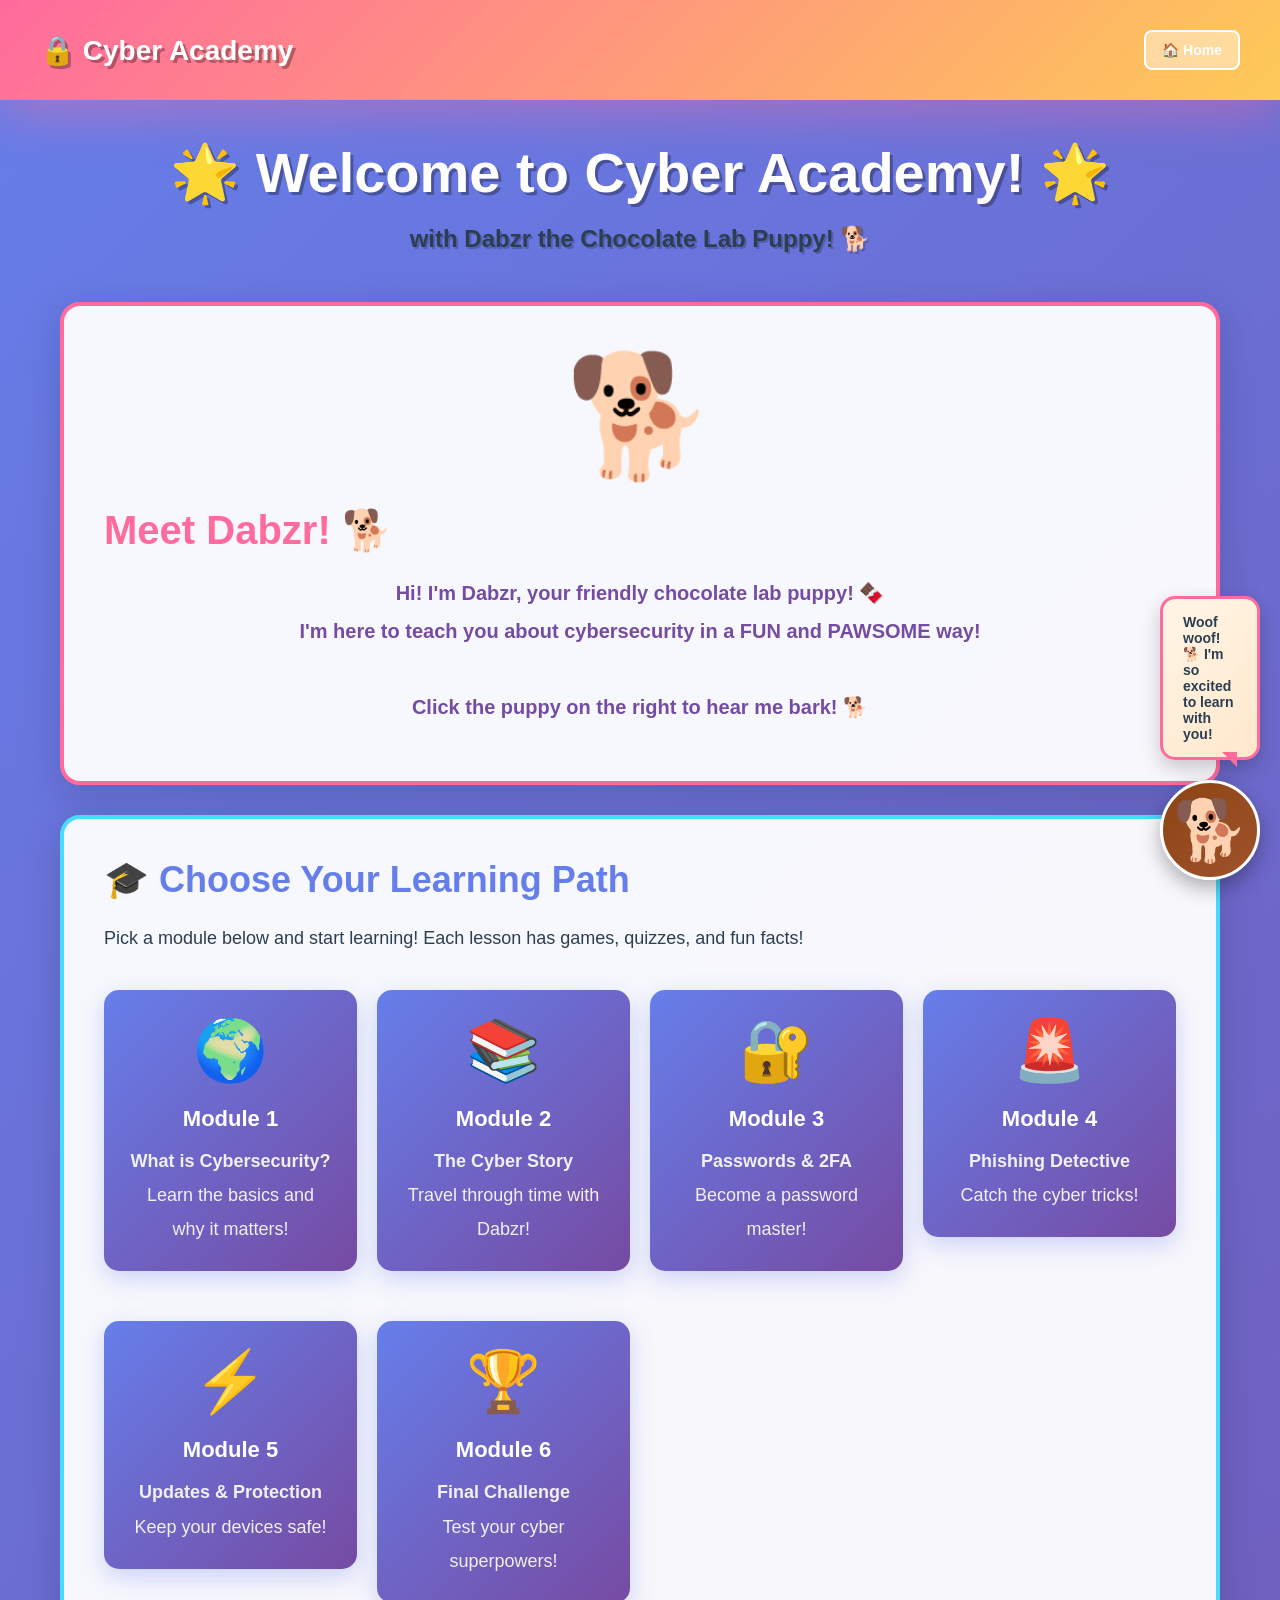
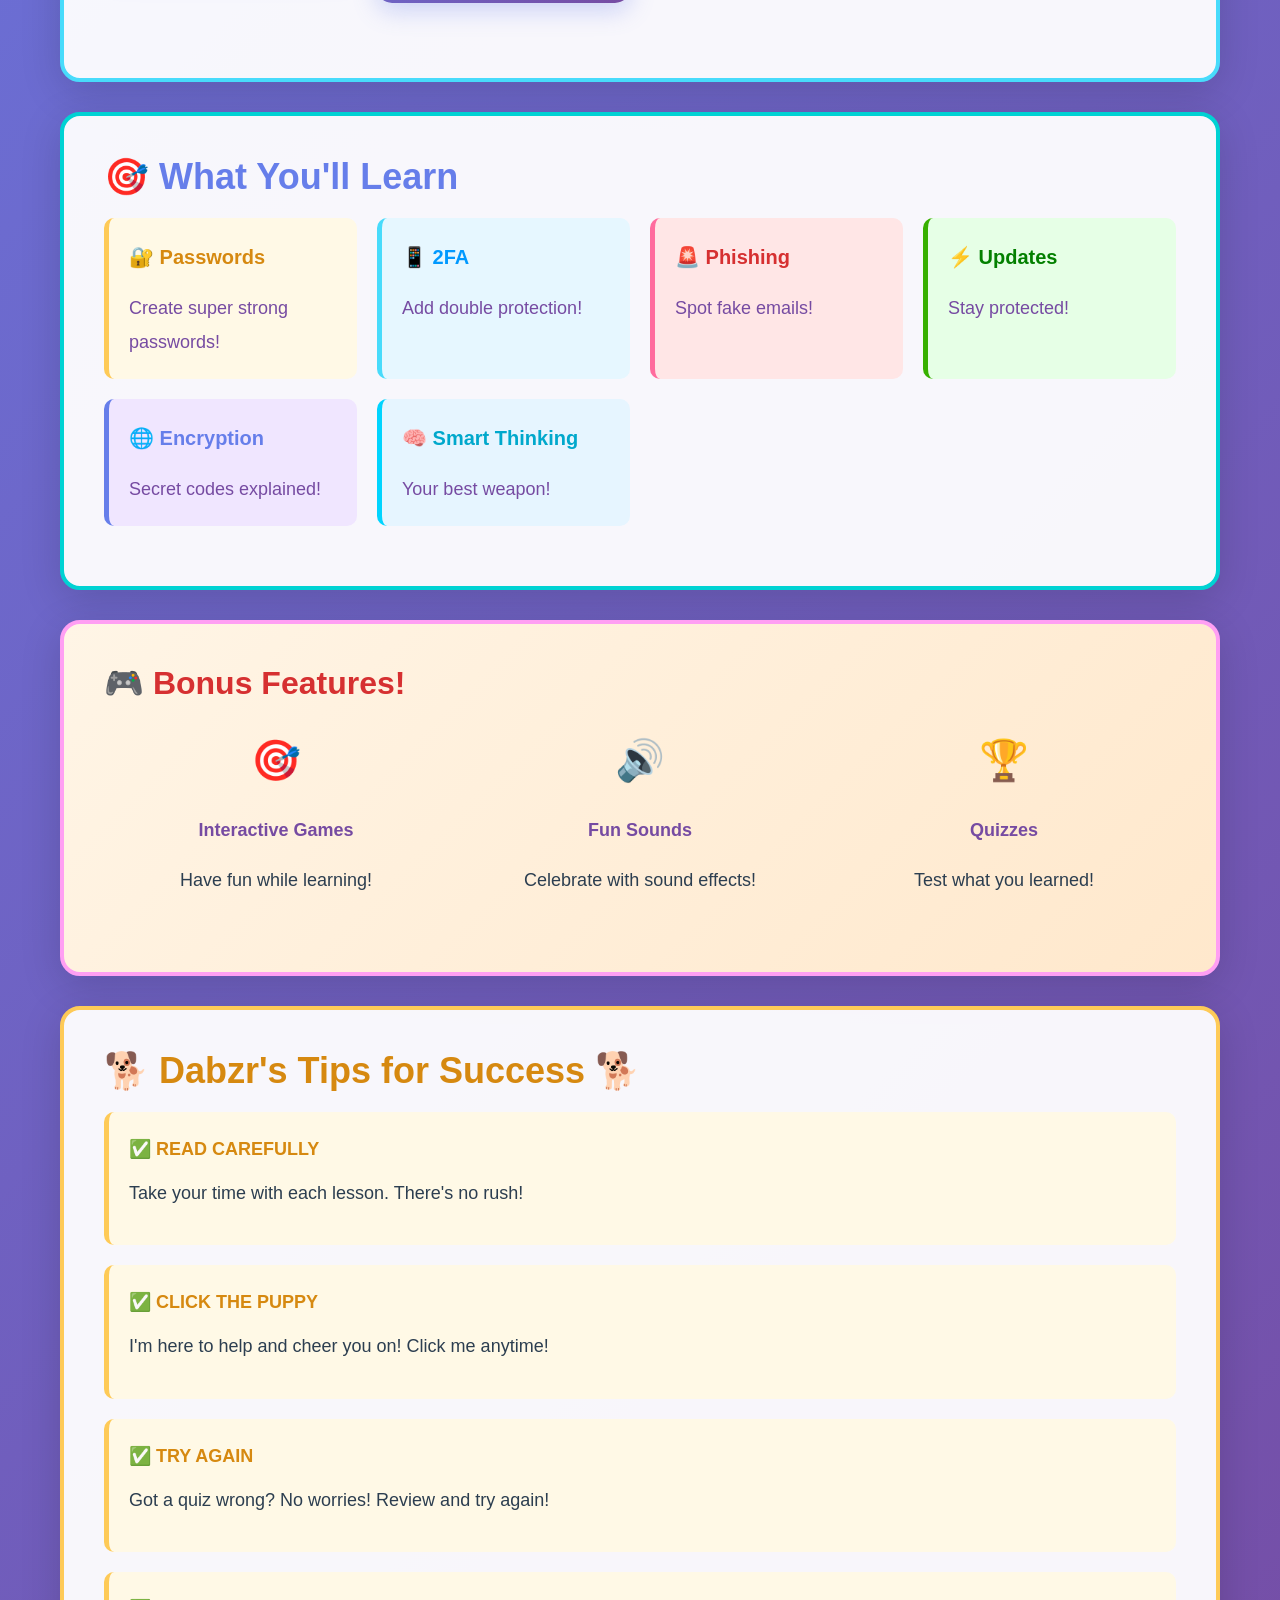
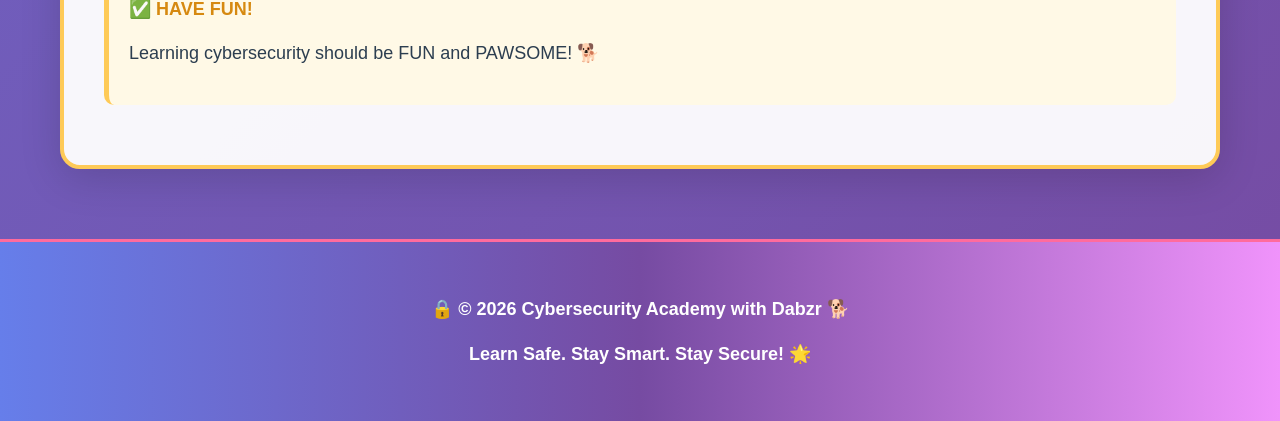
==== commit bfc64fa3: "Build interactive multi-page curriculum with Dabzr mascot 🏗️ COMPLETE REBUILD - Multi-Page Architect" ====
--- a/index.html
+++ b/index.html
@@ -2,699 +2,183 @@
 <html lang="en">
 <head>
   <meta charset="UTF-8">
-  <meta name="viewport" content="width=device-width, initial-scale=1, viewport-fit=cover">
-  <meta name="description" content="Cybersecurity Basics for Kids - Learn how to stay safe online!">
-  <title>🔒 Cybersecurity Basics for Kids</title>
-  <style>
-    * { margin: 0; padding: 0; box-sizing: border-box; }
-
-    body {
-      font-family: 'Comic Sans MS', 'Segoe UI', Tahoma, Geneva, Verdana, sans-serif;
-      background: linear-gradient(135deg, #667eea 0%, #764ba2 25%, #f093fb 50%, #4facfe 75%, #00d4ff 100%);
-      background-size: 400% 400%;
-      animation: bgShift 15s ease infinite;
-      color: #2c3e50;
-      min-height: 100vh;
-      overflow-x: hidden;
-      display: flex;
-      flex-direction: column;
-    }
-
-    @keyframes bgShift {
-      0% { background-position: 0% 50%; }
-      50% { background-position: 100% 50%; }
-      100% { background-position: 0% 50%; }
-    }
-
-    header {
-      background: linear-gradient(135deg, #ff6b9d 0%, #feca57 25%, #48dbfb 50%, #00d2d3 75%, #ff9ff3 100%);
-      background-size: 400% 400%;
-      animation: gradientShift 10s ease infinite;
-      padding: 50px 20px;
-      text-align: center;
-      box-shadow: 0 15px 50px rgba(255, 107, 157, 0.4);
-      position: relative;
-      overflow: hidden;
-    }
-
-    @keyframes gradientShift {
-      0% { background-position: 0% 50%; }
-      50% { background-position: 100% 50%; }
-      100% { background-position: 0% 50%; }
-    }
-
-    header::before {
-      content: '';
-      position: absolute;
-      top: 0;
-      left: 0;
-      right: 0;
-      bottom: 0;
-      background: radial-gradient(circle at 20% 50%, rgba(255,255,255,0.2) 0%, transparent 50%);
-      pointer-events: none;
-    }
-
-    h1 {
-      font-size: clamp(32px, 8vw, 56px);
-      font-weight: 900;
-      color: #fff;
-      text-shadow: 3px 3px 0 rgba(0, 0, 0, 0.3), 0 0 20px rgba(0, 0, 0, 0.2);
-      position: relative;
-      z-index: 1;
-      margin-bottom: 15px;
-      animation: bounce 2s infinite;
-    }
-
-    @keyframes bounce {
-      0%, 100% { transform: translateY(0); }
-      50% { transform: translateY(-10px); }
-    }
-
-    .tagline {
-      font-size: 22px;
-      color: #fff;
-      position: relative;
-      z-index: 1;
-      text-shadow: 2px 2px 0 rgba(0, 0, 0, 0.2);
-      font-weight: 700;
-    }
-
-    .container {
-      max-width: 1200px;
-      width: 100%;
-      margin: 0 auto;
-      padding: 40px 20px;
-      flex: 1;
-    }
-
-    section {
-      background: rgba(255, 255, 255, 0.95);
-      border-radius: 20px;
-      padding: 40px;
-      margin-bottom: 30px;
-      box-shadow: 0 10px 40px rgba(0, 0, 0, 0.15);
-      animation: slideIn 0.8s ease-out;
-      border: 4px solid transparent;
-    }
-
-    section:nth-child(1) { border-color: #ff6b9d; }
-    section:nth-child(2) { border-color: #feca57; }
-    section:nth-child(3) { border-color: #48dbfb; }
-    section:nth-child(4) { border-color: #00d2d3; }
-    section:nth-child(5) { border-color: #ff9ff3; }
-
-    @keyframes slideIn {
-      from { opacity: 0; transform: translateY(30px); }
-      to { opacity: 1; transform: translateY(0); }
-    }
-
-    h2 {
-      font-size: 36px;
-      margin-bottom: 20px;
-      display: flex;
-      align-items: center;
-      gap: 12px;
-    }
-
-    section:nth-child(1) h2 { color: #ff6b9d; }
-    section:nth-child(2) h2 { color: #feca57; }
-    section:nth-child(3) h2 { color: #48dbfb; }
-    section:nth-child(4) h2 { color: #00d2d3; }
-    section:nth-child(5) h2 { color: #ff9ff3; }
-
-    h3 {
-      font-size: 24px;
-      margin-top: 20px;
-      margin-bottom: 12px;
-      color: #667eea;
-    }
-
-    p {
-      line-height: 1.9;
-      font-size: 18px;
-      color: #2c3e50;
-      margin-bottom: 15px;
-    }
-
-    .highlight {
-      background: #fff9e6;
-      padding: 20px;
-      border-left: 5px solid #feca57;
-      border-radius: 8px;
-      margin: 15px 0;
-      font-size: 17px;
-      font-weight: 600;
-      color: #d68910;
-    }
-
-    .module {
-      background: rgba(255, 255, 255, 0.98);
-      border-radius: 15px;
-      padding: 25px;
-      margin: 20px 0;
-      border: 3px dashed rgba(0, 0, 0, 0.1);
-    }
-
-    .module h4 {
-      color: #667eea;
-      font-size: 20px;
-      margin-bottom: 10px;
-    }
-
-    .timeline {
-      display: flex;
-      flex-direction: column;
-      gap: 20px;
-      margin-top: 30px;
-    }
-
-    .timeline-item {
-      display: flex;
-      gap: 15px;
-      padding: 20px;
-      background: linear-gradient(135deg, #ffeaa7 0%, #fdcb6e 100%);
-      border-radius: 12px;
-      transition: all 0.3s;
-      cursor: pointer;
-    }
-
-    .timeline-item:hover {
-      transform: translateX(10px);
-      box-shadow: 0 8px 25px rgba(253, 203, 110, 0.4);
-    }
-
-    .timeline-year {
-      font-weight: 900;
-      font-size: 22px;
-      color: #e17055;
-      min-width: 70px;
-    }
-
-    .timeline-content h4 {
-      color: #d63031;
-      margin-bottom: 8px;
-      font-size: 16px;
-      font-weight: 700;
-    }
-
-    .timeline-content p {
-      margin: 0;
-      font-size: 15px;
-      color: #5f27cd;
-    }
-
-    .grid-3 {
-      display: grid;
-      grid-template-columns: repeat(auto-fit, minmax(250px, 1fr));
-      gap: 20px;
-      margin-top: 30px;
-    }
-
-    .card {
-      background: linear-gradient(135deg, #667eea 0%, #764ba2 100%);
-      border-radius: 15px;
-      padding: 25px;
-      color: white;
-      text-align: center;
-      transition: all 0.3s cubic-bezier(0.34, 1.56, 0.64, 1);
-      cursor: pointer;
-      box-shadow: 0 8px 25px rgba(102, 126, 234, 0.3);
-    }
-
-    .card:nth-child(2) {
-      background: linear-gradient(135deg, #f093fb 0%, #f5576c 100%);
-    }
-
-    .card:nth-child(3) {
-      background: linear-gradient(135deg, #4facfe 0%, #00f2fe 100%);
-    }
-
-    .card:nth-child(4) {
-      background: linear-gradient(135deg, #43e97b 0%, #38f9d7 100%);
-    }
-
-    .card:nth-child(5) {
-      background: linear-gradient(135deg, #fa709a 0%, #fee140 100%);
-    }
-
-    .card:nth-child(6) {
-      background: linear-gradient(135deg, #30cfd0 0%, #330867 100%);
-    }
-
-    .card:hover {
-      transform: translateY(-12px);
-      box-shadow: 0 15px 40px rgba(102, 126, 234, 0.4);
-    }
-
-    .card-icon {
-      font-size: 50px;
-      margin-bottom: 15px;
-    }
-
-    .card h4 {
-      font-size: 22px;
-      margin-bottom: 12px;
-      font-weight: 700;
-    }
-
-    .card p {
-      color: #f0f0f0;
-      margin: 0;
-      font-size: 15px;
-    }
-
-    .quiz-section {
-      background: linear-gradient(135deg, #667eea 0%, #764ba2 100%);
-      border-radius: 15px;
-      padding: 30px;
-      margin-top: 30px;
-      color: white;
-    }
-
-    .quiz-question {
-      margin-bottom: 25px;
-    }
-
-    .quiz-question p {
-      margin-bottom: 15px;
-      font-weight: 700;
-      font-size: 18px;
-      color: white;
-    }
-
-    .quiz-options {
-      display: grid;
-      grid-template-columns: 1fr 1fr;
-      gap: 12px;
-    }
-
-    .quiz-option {
-      padding: 15px;
-      background: rgba(255, 255, 255, 0.2);
-      border: 2px solid rgba(255, 255, 255, 0.4);
-      border-radius: 10px;
-      cursor: pointer;
-      transition: all 0.2s;
-      color: white;
-      font-weight: 600;
-      font-size: 15px;
-    }
-
-    .quiz-option:hover {
-      background: rgba(255, 255, 255, 0.3);
-      border-color: #fff;
-    }
-
-    .quiz-option.correct {
-      border-color: #00ff00;
-      background: rgba(0, 255, 0, 0.3);
-      color: #fff;
-    }
-
-    .quiz-option.incorrect {
-      border-color: #ff0000;
-      background: rgba(255, 0, 0, 0.3);
-    }
-
-    .feedback {
-      margin-top: 15px;
-      padding: 15px;
-      border-radius: 10px;
-      font-weight: 700;
-      font-size: 16px;
-    }
-
-    .feedback-correct {
-      background: rgba(0, 255, 0, 0.3);
-      color: #00ff00;
-      border: 2px solid #00ff00;
-    }
-
-    .feedback-incorrect {
-      background: rgba(255, 0, 0, 0.3);
-      color: #ffcccc;
-      border: 2px solid #ff0000;
-    }
-
-    .rule-card {
-      background: linear-gradient(135deg, #fff5e6 0%, #ffe8cc 100%);
-      padding: 20px;
-      border-radius: 12px;
-      margin: 15px 0;
-      border-left: 5px solid #ff6b6b;
-      color: #2c3e50;
-    }
-
-    .rule-card strong {
-      color: #d63031;
-      font-size: 18px;
-    }
-
-    footer {
-      background: linear-gradient(90deg, #667eea 0%, #764ba2 50%, #f093fb 100%);
-      border-top: 3px solid #ff6b9d;
-      padding: 40px 20px;
-      text-align: center;
-      color: white;
-      font-size: 16px;
-      margin-top: auto;
-    }
-
-    footer p {
-      color: white;
-      margin: 10px 0;
-      font-weight: 600;
-    }
-
-    @media (max-width: 768px) {
-      section { padding: 20px; }
-      h2 { font-size: 28px; }
-      p { font-size: 16px; }
-      .quiz-options { grid-template-columns: 1fr; }
-      header { padding: 30px 15px; }
-    }
-  </style>
+  <meta name="viewport" content="width=device-width, initial-scale=1">
+  <meta name="description" content="Cybersecurity Basics for Kids - Interactive curriculum with Dabzr the puppy!">
+  <title>🔒 Cybersecurity for Kids with Dabzr</title>
+  <link rel="stylesheet" href="styles.css">
 </head>
 <body>
   <header>
-    <h1>🔒 Cybersecurity for Kids</h1>
-    <p class="tagline">🌟 Learn to Stay Safe Online! 🌟</p>
+    <div class="nav-container">
+      <div class="nav-title">
+        <span>🔒 Cyber Academy</span>
+      </div>
+      <nav>
+        <button onclick="location.href='index.html'" style="background: rgba(255, 255, 255, 0.4); border-color: #fff;">🏠 Home</button>
+      </nav>
+    </div>
   </header>
 
   <div class="container">
-    <!-- MODULE 1: What is Cybersecurity? -->
-    <section>
-      <h2>🌍 What is Cybersecurity?</h2>
-      <p>
-        <strong>Cybersecurity</strong> is like a shield that protects your digital world! 
-        Think of it like locking your front door to keep strangers out of your house. 
-        Cybersecurity protects your computer, phone, tablets, and all the games, photos, and information you store online.
+    <div style="text-align: center; color: white; margin-bottom: 40px;">
+      <h1 style="font-size: 56px; text-shadow: 3px 3px 0 rgba(0, 0, 0, 0.3); margin-bottom: 10px;">
+        🌟 Welcome to Cyber Academy! 🌟
+      </h1>
+      <p style="font-size: 24px; font-weight: 700; text-shadow: 2px 2px 0 rgba(0, 0, 0, 0.2);">
+        with Dabzr the Chocolate Lab Puppy! 🐕
+      </p>
+    </div>
+
+    <section style="text-align: center; border-color: #ff6b9d;">
+      <div style="font-size: 120px; animation: bounce 2s infinite; margin-bottom: 20px;">🐕</div>
+      <h2 style="font-size: 40px; color: #ff6b9d;">Meet Dabzr! 🐕</h2>
+      <p style="font-size: 20px; font-weight: 600; color: #764ba2;">
+        Hi! I'm Dabzr, your friendly chocolate lab puppy! 🍫<br>
+        I'm here to teach you about cybersecurity in a FUN and PAWSOME way!<br>
+        <br>
+        <strong>Click the puppy on the right to hear me bark! 🐕</strong>
+      </p>
+    </section>
+
+    <section style="border-color: #48dbfb;">
+      <h2>🎓 Choose Your Learning Path</h2>
+      <p style="font-size: 18px; color: #2c3e50;">
+        Pick a module below and start learning! Each lesson has games, quizzes, and fun facts!
       </p>
 
-      <div class="highlight">
-        💡 <strong>Think of it this way:</strong> Just like you wouldn't give your house keys to a stranger, 
-        you shouldn't share your passwords or personal information online!
-      </div>
+      <div class="grid-2">
+        <a href="module1.html" style="text-decoration: none;">
+          <div class="game-card">
+            <div class="game-icon">🌍</div>
+            <h3>Module 1</h3>
+            <p><strong>What is Cybersecurity?</strong><br>Learn the basics and why it matters!</p>
+          </div>
+        </a>
 
-      <h3>🎯 Why Should YOU Care?</h3>
-      <p>
-        Everything we do online needs protection - your favorite games, your school projects, your photos, 
-        your parents' bank information, everything! Bad people (called "hackers") try to steal information 
-        from computers just like thieves try to steal things from houses.
-      </p>
+        <a href="module2.html" style="text-decoration: none;">
+          <div class="game-card">
+            <div class="game-icon">📚</div>
+            <h3>Module 2</h3>
+            <p><strong>The Cyber Story</strong><br>Travel through time with Dabzr!</p>
+          </div>
+        </a>
 
-      <div class="module">
-        <h4>⚡ Fun Facts:</h4>
-        <p>
-          🔹 Every second, thousands of people get hacked!<br>
-          🔹 A strong password can protect you from 90% of attacks!<br>
-          🔹 Kids like YOU can learn to be "cyber superheroes"!
-        </p>
+        <a href="module3.html" style="text-decoration: none;">
+          <div class="game-card">
+            <div class="game-icon">🔐</div>
+            <h3>Module 3</h3>
+            <p><strong>Passwords & 2FA</strong><br>Become a password master!</p>
+          </div>
+        </a>
+
+        <a href="module4.html" style="text-decoration: none;">
+          <div class="game-card">
+            <div class="game-icon">🚨</div>
+            <h3>Module 4</h3>
+            <p><strong>Phishing Detective</strong><br>Catch the cyber tricks!</p>
+          </div>
+        </a>
+
+        <a href="module5.html" style="text-decoration: none;">
+          <div class="game-card">
+            <div class="game-icon">⚡</div>
+            <h3>Module 5</h3>
+            <p><strong>Updates & Protection</strong><br>Keep your devices safe!</p>
+          </div>
+        </a>
+
+        <a href="module6.html" style="text-decoration: none;">
+          <div class="game-card">
+            <div class="game-icon">🏆</div>
+            <h3>Module 6</h3>
+            <p><strong>Final Challenge</strong><br>Test your cyber superpowers!</p>
+          </div>
+        </a>
       </div>
     </section>
 
-    <!-- MODULE 2: History Timeline -->
-    <section>
-      <h2>📚 The History of Cyber Attacks</h2>
-      <p>Cybersecurity has an interesting story! Let's go on a journey through time:</p>
-
-      <div class="timeline">
-        <div class="timeline-item">
-          <div class="timeline-year">1960s</div>
-          <div class="timeline-content">
-            <h4>🖥️ The Computer Age Begins</h4>
-            <p>The very first computers were invented. People realized they needed passwords to keep their data safe.</p>
-          </div>
+    <section style="border-color: #00d2d3;">
+      <h2>🎯 What You'll Learn</h2>
+      <div class="grid-3">
+        <div style="background: #fff9e6; padding: 20px; border-radius: 10px; border-left: 5px solid #feca57;">
+          <p style="font-size: 20px; font-weight: 700; color: #d68910;">🔐 Passwords</p>
+          <p style="margin: 0; color: #764ba2;">Create super strong passwords!</p>
         </div>
-
-        <div class="timeline-item">
-          <div class="timeline-year">1972</div>
-          <div class="timeline-content">
-            <h4>👾 First Computer Virus!</h4>
-            <p>The "Creeper" virus was created - it was like the first computer "bug" that could copy itself!</p>
-          </div>
+        <div style="background: #e6f7ff; padding: 20px; border-radius: 10px; border-left: 5px solid #48dbfb;">
+          <p style="font-size: 20px; font-weight: 700; color: #0099ff;">📱 2FA</p>
+          <p style="margin: 0; color: #764ba2;">Add double protection!</p>
         </div>
-
-        <div class="timeline-item">
-          <div class="timeline-year">1988</div>
-          <div class="timeline-content">
-            <h4>⚠️ The Big Oops!</h4>
-            <p>The Morris Worm spread to thousands of computers. This taught everyone that cybersecurity was SUPER important!</p>
-          </div>
+        <div style="background: #ffe6e6; padding: 20px; border-radius: 10px; border-left: 5px solid #ff6b9d;">
+          <p style="font-size: 20px; font-weight: 700; color: #d63031;">🚨 Phishing</p>
+          <p style="margin: 0; color: #764ba2;">Spot fake emails!</p>
         </div>
-
-        <div class="timeline-item">
-          <div class="timeline-year">2000s</div>
-          <div class="timeline-content">
-            <h4>🌐 Internet Gets Bigger</h4>
-            <p>As more people went online, more hackers tried to attack websites. People had to get smarter!</p>
-          </div>
+        <div style="background: #e6ffe6; padding: 20px; border-radius: 10px; border-left: 5px solid #38b000;">
+          <p style="font-size: 20px; font-weight: 700; color: #038000;">⚡ Updates</p>
+          <p style="margin: 0; color: #764ba2;">Stay protected!</p>
         </div>
-
-        <div class="timeline-item">
-          <div class="timeline-year">2017</div>
-          <div class="timeline-content">
-            <h4>🚨 WannaCry Alert!</h4>
-            <p>A big ransomware attack hit 200,000 computers worldwide! It was like a computer robbery!</p>
-          </div>
+        <div style="background: #f0e6ff; padding: 20px; border-radius: 10px; border-left: 5px solid #667eea;">
+          <p style="font-size: 20px; font-weight: 700; color: #667eea;">🌐 Encryption</p>
+          <p style="margin: 0; color: #764ba2;">Secret codes explained!</p>
         </div>
-
-        <div class="timeline-item">
-          <div class="timeline-year">2024</div>
-          <div class="timeline-content">
-            <h4>🤖 AI & New Threats</h4>
-            <p>Today, hackers use super smart computers (AI) to try tricks. That's why WE need to be even smarter!</p>
-          </div>
+        <div style="background: #e6f5ff; padding: 20px; border-radius: 10px; border-left: 5px solid #00d4ff;">
+          <p style="font-size: 20px; font-weight: 700; color: #00a8cc;">🧠 Smart Thinking</p>
+          <p style="margin: 0; color: #764ba2;">Your best weapon!</p>
         </div>
       </div>
     </section>
 
-    <!-- MODULE 3: Security Basics Cards -->
-    <section>
-      <h2>🛡️ Your Cyber Superpower Toolkit</h2>
-      <p>These 6 superpowers will help keep you safe online:</p>
-
+    <section style="border-color: #ff9ff3; text-align: center; background: linear-gradient(135deg, #fff5e6 0%, #ffe8cc 100%);">
+      <h2 style="color: #d63031; font-size: 32px;">🎮 Bonus Features!</h2>
       <div class="grid-3">
-        <div class="card">
-          <div class="card-icon">🔐</div>
-          <h4>Super Passwords</h4>
-          <p>Use passwords with UPPERCASE, lowercase, numbers, and symbols! Like: Mydog@2024!</p>
+        <div>
+          <p style="font-size: 40px;">🎯</p>
+          <p style="font-weight: 700; color: #764ba2;">Interactive Games</p>
+          <p>Have fun while learning!</p>
         </div>
-
-        <div class="card">
-          <div class="card-icon">📱</div>
-          <h4>Double Check (2FA)</h4>
-          <p>Two-Factor Auth asks you twice to prove it's really YOU! Like a double lock on a door.</p>
+        <div>
+          <p style="font-size: 40px;">🔊</p>
+          <p style="font-weight: 700; color: #764ba2;">Fun Sounds</p>
+          <p>Celebrate with sound effects!</p>
         </div>
-
-        <div class="card">
-          <div class="card-icon">🚨</div>
-          <h4>Phishing Detective</h4>
-          <p>Learn to spot FAKE emails that try to trick you. They look real but they're NOT!</p>
-        </div>
-
-        <div class="card">
-          <div class="card-icon">🔄</div>
-          <h4>Update Hero</h4>
-          <p>Always update your games and apps! Updates fix the holes that hackers try to use.</p>
-        </div>
-
-        <div class="card">
-          <div class="card-icon">🌐</div>
-          <h4>VPN & Secret Codes</h4>
-          <p>Encryption scrambles your data so only YOU can read it. Like a secret code!</p>
-        </div>
-
-        <div class="card">
-          <div class="card-icon">🧠</div>
-          <h4>Smart Thinking</h4>
-          <p>Your BRAIN is your best weapon! Stay alert and think before you click!</p>
+        <div>
+          <p style="font-size: 40px;">🏆</p>
+          <p style="font-weight: 700; color: #764ba2;">Quizzes</p>
+          <p>Test what you learned!</p>
         </div>
       </div>
     </section>
 
-    <!-- MODULE 4: Detailed Tips -->
-    <section>
-      <h2>🎓 Learn Each Superpower</h2>
-
-      <div class="module">
-        <h4>🔐 SUPERPOWER #1: Strong Passwords</h4>
-        <p><strong>A strong password is like a secret code only YOU know!</strong></p>
-        <p>
-          ✅ Make it 12+ characters<br>
-          ✅ Mix UPPERCASE and lowercase<br>
-          ✅ Add numbers and symbols (!@#$%)<br>
-          ✅ Don't use birthdays or pet names<br>
-          ✅ Use different passwords for different accounts
-        </p>
-        <p><strong>Example of STRONG:</strong> MyPuppy2024@School</p>
-        <p><strong>Example of WEAK:</strong> password123</p>
+    <section style="border-color: #feca57;">
+      <h2 style="color: #d68910;">🐕 Dabzr's Tips for Success 🐕</h2>
+      <div style="background: #fff9e6; padding: 20px; border-radius: 10px; border-left: 5px solid #feca57; margin: 20px 0;">
+        <p style="font-weight: 700; font-size: 18px; color: #d68910; margin-bottom: 10px;">✅ READ CAREFULLY</p>
+        <p>Take your time with each lesson. There's no rush!</p>
       </div>
-
-      <div class="module">
-        <h4>📱 SUPERPOWER #2: Two-Factor Authentication</h4>
-        <p><strong>2FA is like having TWO locks instead of one!</strong></p>
-        <p>
-          First lock: Your password<br>
-          Second lock: A code sent to your phone or email
-        </p>
-        <p>Even if a hacker gets your password, they can't get in without the second code!</p>
+      <div style="background: #fff9e6; padding: 20px; border-radius: 10px; border-left: 5px solid #feca57; margin: 20px 0;">
+        <p style="font-weight: 700; font-size: 18px; color: #d68910; margin-bottom: 10px;">✅ CLICK THE PUPPY</p>
+        <p>I'm here to help and cheer you on! Click me anytime!</p>
       </div>
-
-      <div class="module">
-        <h4>🚨 SUPERPOWER #3: Phishing Detective Skills</h4>
-        <p><strong>Phishing = Fake emails trying to trick you!</strong></p>
-        <p>🚩 RED FLAGS to watch for:</p>
-        <p>
-          🚫 They ask for passwords or personal info<br>
-          🚫 Links look weird (misspelled)<br>
-          🚫 Urgent messages: "Click NOW!"<br>
-          🚫 "You won a prize!" (You didn't enter!)<br>
-          🚫 Spelling mistakes in the email
-        </p>
-        <p><strong>ALWAYS tell a parent if something looks fishy!</strong></p>
+      <div style="background: #fff9e6; padding: 20px; border-radius: 10px; border-left: 5px solid #feca57; margin: 20px 0;">
+        <p style="font-weight: 700; font-size: 18px; color: #d68910; margin-bottom: 10px;">✅ TRY AGAIN</p>
+        <p>Got a quiz wrong? No worries! Review and try again!</p>
       </div>
-
-      <div class="module">
-        <h4>🔄 SUPERPOWER #4: Updates & Patches</h4>
-        <p><strong>Updates fix the cracks that hackers can sneak through!</strong></p>
-        <p>
-          When your game or app asks to update... DON'T IGNORE IT! These updates have security fixes.<br>
-          Think of it like patching holes in your favorite backpack!
-        </p>
-      </div>
-
-      <div class="module">
-        <h4>🌐 SUPERPOWER #5: VPN & Encryption</h4>
-        <p><strong>Encryption = Secret codes that scramble your information!</strong></p>
-        <p>
-          When you see 🔒 in your browser (HTTPS), your data is encrypted!<br>
-          It's like sending a secret message in a locked box - only the receiver has the key!
-        </p>
-      </div>
-
-      <div class="module">
-        <h4>🧠 SUPERPOWER #6: Smart Thinking</h4>
-        <p><strong>Your brain is your BEST superpower!</strong></p>
-        <p>
-          🎯 Think before you click<br>
-          🎯 Don't share personal info with strangers<br>
-          🎯 Tell an adult if something feels wrong<br>
-          🎯 Be careful what games/apps you download<br>
-          🎯 Keep your accounts private
-        </p>
-      </div>
-    </section>
-
-    <!-- MODULE 5: Quiz & Rules -->
-    <section>
-      <h2>🧪 Test Your Cyber Smarts!</h2>
-
-      <div class="quiz-section">
-        <div class="quiz-question">
-          <p>❓ Which password is STRONGEST?</p>
-          <div class="quiz-options">
-            <div class="quiz-option" onclick="checkAnswer(this, false)">password</div>
-            <div class="quiz-option" onclick="checkAnswer(this, false)">mydog123</div>
-            <div class="quiz-option" onclick="checkAnswer(this, true)">MyDog@2024!</div>
-            <div class="quiz-option" onclick="checkAnswer(this, false)">123456</div>
-          </div>
-          <div id="feedback1"></div>
-        </div>
-      </div>
-
-      <div class="quiz-section" style="margin-top: 20px;">
-        <div class="quiz-question">
-          <p>❓ What is phishing?</p>
-          <div class="quiz-options">
-            <div class="quiz-option" onclick="checkAnswer(this, false)">Fishing for fish in a lake</div>
-            <div class="quiz-option" onclick="checkAnswer(this, true)">Fake emails trying to trick you</div>
-            <div class="quiz-option" onclick="checkAnswer(this, false)">A type of internet</div>
-            <div class="quiz-option" onclick="checkAnswer(this, false)">A video game</div>
-          </div>
-          <div id="feedback2"></div>
-        </div>
-      </div>
-
-      <div class="quiz-section" style="margin-top: 20px;">
-        <div class="quiz-question">
-          <p>❓ What does 2FA stand for?</p>
-          <div class="quiz-options">
-            <div class="quiz-option" onclick="checkAnswer(this, false)">2 Fast 2 Alert</div>
-            <div class="quiz-option" onclick="checkAnswer(this, true)">Two-Factor Authentication</div>
-            <div class="quiz-option" onclick="checkAnswer(this, false)">2 Friends App</div>
-            <div class="quiz-option" onclick="checkAnswer(this, false)">2 Fake Accounts</div>
-          </div>
-          <div id="feedback3"></div>
-        </div>
-      </div>
-    </section>
-
-    <!-- MODULE 6: 5 Golden Rules -->
-    <section>
-      <h2>⭐ The 5 Golden Rules of Cybersecurity</h2>
-      <p>Remember these 5 rules and you'll be a CYBER SUPERHERO!</p>
-
-      <div class="rule-card">
-        <strong>Rule #1: Strong Passwords are Your Shield! 🛡️</strong><br>
-        <p>Use passwords with 12+ characters, MIX uppercase/lowercase, add numbers and symbols. Never use birthdays!</p>
-      </div>
-
-      <div class="rule-card">
-        <strong>Rule #2: Enable 2FA Everywhere! 🔐🔐</strong><br>
-        <p>Add the double lock to your important accounts. It's like having a backup guard at your door!</p>
-      </div>
-
-      <div class="rule-card">
-        <strong>Rule #3: Click Carefully! 🖱️</strong><br>
-        <p>Don't click links from people you don't know. Don't open attachments from strangers. When in doubt, ASK AN ADULT!</p>
-      </div>
-
-      <div class="rule-card">
-        <strong>Rule #4: Update Everything! ⚡</strong><br>
-        <p>When your games, apps, or computer ask to update - SAY YES! These updates have security patches.</p>
-      </div>
-
-      <div class="rule-card">
-        <strong>Rule #5: Tell an Adult! 👨‍👩‍👧‍👦</strong><br>
-        <p>If something feels wrong or someone asks for your info, TELL A PARENT OR TEACHER IMMEDIATELY!</p>
-      </div>
-
-      <div style="background: linear-gradient(135deg, #667eea 0%, #764ba2 100%); color: white; padding: 30px; border-radius: 15px; margin-top: 30px; text-align: center;">
-        <h3 style="color: white; font-size: 28px; margin-bottom: 15px;">🌟 You Got This! 🌟</h3>
-        <p style="color: white; font-size: 18px; font-weight: 600;">
-          Now you have the knowledge to stay safe online!<br>
-          You're officially a CYBER SECURITY EXPERT! 🦸‍♂️
-        </p>
+      <div style="background: #fff9e6; padding: 20px; border-radius: 10px; border-left: 5px solid #feca57; margin: 20px 0;">
+        <p style="font-weight: 700; font-size: 18px; color: #d68910; margin-bottom: 10px;">✅ HAVE FUN!</p>
+        <p>Learning cybersecurity should be FUN and PAWSOME! 🐕</p>
       </div>
     </section>
   </div>
 
   <footer>
-    <p>🔒 © 2026 Cybersecurity Basics for Kids 🔒</p>
-    <p>Remember: Stay Safe, Stay Smart, Stay Secure!</p>
-    <p style="font-size: 14px; margin-top: 15px;">📚 Educational Content | Perfect for Ages 8+ 📚</p>
+    <p>🔒 © 2026 Cybersecurity Academy with Dabzr 🐕</p>
+    <p>Learn Safe. Stay Smart. Stay Secure! 🌟</p>
   </footer>
 
-  <script>
-    function checkAnswer(element, isCorrect) {
-      const parent = element.parentElement;
-      const feedbackId = element.parentElement.parentElement.querySelector('[id^="feedback"]');
-      
-      parent.querySelectorAll('.quiz-option').forEach(opt => {
-        opt.classList.remove('correct', 'incorrect');
-      });
-      
-      setTimeout(() => {
-        if (isCorrect) {
-          element.classList.add('correct');
-          feedbackId.innerHTML = '<div class="feedback feedback-correct">✅ YES! You got it right! You\'re a cyber expert!</div>';
-        } else {
-          element.classList.add('incorrect');
-          feedbackId.innerHTML = '<div class="feedback feedback-incorrect">❌ Oops! Try again or review the section above.</div>';
-        }
-      }, 300);
-    }
-  </script>
+  <!-- Mascot Container -->
+  <div class="mascot-container">
+    <div class="mascot">🐕</div>
+  </div>
+
+  <script src="mascot.js"></script>
 </body>
 </html>
--- a/styles.css
+++ b/styles.css
@@ -0,0 +1,378 @@
+/* Shared Styles for Cybersecurity Basics Curriculum */
+
+:root {
+  --color-primary: #667eea;
+  --color-secondary: #764ba2;
+  --color-accent: #f093fb;
+  --color-success: #00ff00;
+  --color-error: #ff0000;
+  --color-bg: linear-gradient(135deg, #667eea 0%, #764ba2 25%, #f093fb 50%, #4facfe 75%, #00d4ff 100%);
+}
+
+* {
+  margin: 0;
+  padding: 0;
+  box-sizing: border-box;
+}
+
+body {
+  font-family: 'Comic Sans MS', 'Segoe UI', Tahoma, Geneva, Verdana, sans-serif;
+  background: var(--color-bg);
+  background-size: 400% 400%;
+  animation: bgShift 15s ease infinite;
+  color: #2c3e50;
+  min-height: 100vh;
+  overflow-x: hidden;
+  display: flex;
+  flex-direction: column;
+}
+
+@keyframes bgShift {
+  0% { background-position: 0% 50%; }
+  50% { background-position: 100% 50%; }
+  100% { background-position: 0% 50%; }
+}
+
+header {
+  background: linear-gradient(135deg, #ff6b9d 0%, #feca57 25%, #48dbfb 50%, #00d2d3 75%, #ff9ff3 100%);
+  background-size: 400% 400%;
+  animation: gradientShift 10s ease infinite;
+  padding: 30px 20px;
+  box-shadow: 0 15px 50px rgba(255, 107, 157, 0.4);
+  position: relative;
+  overflow: hidden;
+}
+
+@keyframes gradientShift {
+  0% { background-position: 0% 50%; }
+  50% { background-position: 100% 50%; }
+  100% { background-position: 0% 50%; }
+}
+
+.nav-container {
+  max-width: 1200px;
+  margin: 0 auto;
+  display: flex;
+  justify-content: space-between;
+  align-items: center;
+  gap: 20px;
+}
+
+.nav-title {
+  font-size: 28px;
+  font-weight: 900;
+  color: #fff;
+  text-shadow: 3px 3px 0 rgba(0, 0, 0, 0.3);
+  display: flex;
+  align-items: center;
+  gap: 10px;
+}
+
+nav {
+  display: flex;
+  gap: 15px;
+  flex-wrap: wrap;
+}
+
+nav a, nav button {
+  background: rgba(255, 255, 255, 0.25);
+  color: white;
+  border: 2px solid rgba(255, 255, 255, 0.5);
+  padding: 10px 16px;
+  border-radius: 8px;
+  cursor: pointer;
+  font-weight: 600;
+  font-size: 14px;
+  transition: all 0.3s;
+  text-decoration: none;
+  display: inline-block;
+}
+
+nav a:hover, nav button:hover {
+  background: rgba(255, 255, 255, 0.4);
+  border-color: #fff;
+  transform: translateY(-2px);
+}
+
+.container {
+  max-width: 1200px;
+  width: 100%;
+  margin: 0 auto;
+  padding: 40px 20px;
+  flex: 1;
+}
+
+.page-title {
+  font-size: 48px;
+  color: white;
+  text-shadow: 3px 3px 0 rgba(0, 0, 0, 0.3);
+  margin-bottom: 20px;
+  text-align: center;
+}
+
+section {
+  background: rgba(255, 255, 255, 0.95);
+  border-radius: 20px;
+  padding: 40px;
+  margin-bottom: 30px;
+  box-shadow: 0 10px 40px rgba(0, 0, 0, 0.15);
+  animation: slideIn 0.8s ease-out;
+  border: 4px solid transparent;
+}
+
+@keyframes slideIn {
+  from { opacity: 0; transform: translateY(30px); }
+  to { opacity: 1; transform: translateY(0); }
+}
+
+h2 {
+  font-size: 36px;
+  color: #667eea;
+  margin-bottom: 20px;
+  display: flex;
+  align-items: center;
+  gap: 12px;
+}
+
+h3 {
+  font-size: 24px;
+  color: #764ba2;
+  margin-top: 20px;
+  margin-bottom: 12px;
+}
+
+p {
+  line-height: 1.9;
+  font-size: 18px;
+  color: #2c3e50;
+  margin-bottom: 15px;
+}
+
+/* Mascot Styling */
+.mascot-container {
+  position: fixed;
+  bottom: 20px;
+  right: 20px;
+  z-index: 1000;
+}
+
+.mascot {
+  width: 100px;
+  height: 100px;
+  background: linear-gradient(135deg, #8B4513 0%, #A0522D 100%);
+  border-radius: 50%;
+  border: 3px solid #fff;
+  box-shadow: 0 8px 20px rgba(0, 0, 0, 0.3);
+  cursor: pointer;
+  transition: all 0.3s;
+  display: flex;
+  align-items: center;
+  justify-content: center;
+  font-size: 60px;
+  user-select: none;
+  animation: wiggle 2s infinite;
+}
+
+@keyframes wiggle {
+  0%, 100% { transform: rotate(0deg); }
+  25% { transform: rotate(-5deg); }
+  75% { transform: rotate(5deg); }
+}
+
+.mascot:hover {
+  transform: scale(1.1);
+  box-shadow: 0 12px 30px rgba(0, 0, 0, 0.4);
+}
+
+.speech-bubble {
+  position: absolute;
+  bottom: 120px;
+  right: 0;
+  background: linear-gradient(135deg, #fff5e6 0%, #ffe8cc 100%);
+  border: 3px solid #ff6b9d;
+  border-radius: 15px;
+  padding: 15px 20px;
+  max-width: 250px;
+  color: #2c3e50;
+  font-weight: 600;
+  font-size: 14px;
+  box-shadow: 0 8px 20px rgba(0, 0, 0, 0.2);
+  animation: popIn 0.4s ease-out;
+}
+
+.speech-bubble::after {
+  content: '';
+  position: absolute;
+  bottom: -10px;
+  right: 20px;
+  width: 0;
+  height: 0;
+  border-left: 15px solid transparent;
+  border-right: 0 solid transparent;
+  border-top: 15px solid #ff6b9d;
+}
+
+@keyframes popIn {
+  from { opacity: 0; transform: scale(0.8); }
+  to { opacity: 1; transform: scale(1); }
+}
+
+/* Quiz/Game Styling */
+.quiz-section {
+  background: linear-gradient(135deg, #667eea 0%, #764ba2 100%);
+  border-radius: 15px;
+  padding: 30px;
+  margin: 20px 0;
+  color: white;
+}
+
+.quiz-question {
+  margin-bottom: 25px;
+}
+
+.quiz-question p {
+  margin-bottom: 15px;
+  font-weight: 700;
+  font-size: 18px;
+  color: white;
+}
+
+.quiz-options {
+  display: grid;
+  grid-template-columns: repeat(auto-fit, minmax(200px, 1fr));
+  gap: 12px;
+}
+
+.quiz-option {
+  padding: 15px;
+  background: rgba(255, 255, 255, 0.2);
+  border: 2px solid rgba(255, 255, 255, 0.4);
+  border-radius: 10px;
+  cursor: pointer;
+  transition: all 0.2s;
+  color: white;
+  font-weight: 600;
+  font-size: 15px;
+}
+
+.quiz-option:hover {
+  background: rgba(255, 255, 255, 0.3);
+  border-color: #fff;
+  transform: scale(1.05);
+}
+
+.quiz-option.correct {
+  border-color: #00ff00;
+  background: rgba(0, 255, 0, 0.3);
+}
+
+.quiz-option.incorrect {
+  border-color: #ff0000;
+  background: rgba(255, 0, 0, 0.3);
+}
+
+.feedback {
+  margin-top: 15px;
+  padding: 15px;
+  border-radius: 10px;
+  font-weight: 700;
+  font-size: 16px;
+}
+
+.feedback-correct {
+  background: rgba(0, 255, 0, 0.2);
+  color: #00ff00;
+  border: 2px solid #00ff00;
+}
+
+.feedback-incorrect {
+  background: rgba(255, 0, 0, 0.2);
+  color: #ffcccc;
+  border: 2px solid #ff0000;
+}
+
+/* Game Cards */
+.game-card {
+  background: linear-gradient(135deg, #667eea 0%, #764ba2 100%);
+  border-radius: 15px;
+  padding: 25px;
+  color: white;
+  text-align: center;
+  transition: all 0.3s cubic-bezier(0.34, 1.56, 0.64, 1);
+  cursor: pointer;
+  box-shadow: 0 8px 25px rgba(102, 126, 234, 0.3);
+  margin: 15px 0;
+}
+
+.game-card:hover {
+  transform: translateY(-8px);
+  box-shadow: 0 15px 40px rgba(102, 126, 234, 0.4);
+}
+
+.game-icon {
+  font-size: 60px;
+  margin-bottom: 15px;
+}
+
+.game-card h3 {
+  color: white;
+  font-size: 22px;
+}
+
+.game-card p {
+  color: #f0f0f0;
+  margin: 0;
+}
+
+/* Grid Layouts */
+.grid-2 {
+  display: grid;
+  grid-template-columns: repeat(auto-fit, minmax(250px, 1fr));
+  gap: 20px;
+  margin: 20px 0;
+}
+
+.grid-3 {
+  display: grid;
+  grid-template-columns: repeat(auto-fit, minmax(200px, 1fr));
+  gap: 20px;
+  margin: 20px 0;
+}
+
+/* Highlights */
+.highlight {
+  background: #fff9e6;
+  padding: 20px;
+  border-left: 5px solid #feca57;
+  border-radius: 8px;
+  margin: 15px 0;
+  font-size: 17px;
+  font-weight: 600;
+  color: #d68910;
+}
+
+footer {
+  background: linear-gradient(90deg, #667eea 0%, #764ba2 50%, #f093fb 100%);
+  border-top: 3px solid #ff6b9d;
+  padding: 40px 20px;
+  text-align: center;
+  color: white;
+  font-size: 16px;
+  margin-top: auto;
+}
+
+footer p {
+  color: white;
+  margin: 10px 0;
+  font-weight: 600;
+}
+
+@media (max-width: 768px) {
+  section { padding: 20px; }
+  .page-title { font-size: 32px; }
+  h2 { font-size: 28px; }
+  nav { gap: 8px; }
+  nav a, nav button { padding: 8px 12px; font-size: 12px; }
+  .mascot { width: 80px; height: 80px; font-size: 48px; }
+  .speech-bubble { max-width: 180px; font-size: 12px; }
+}
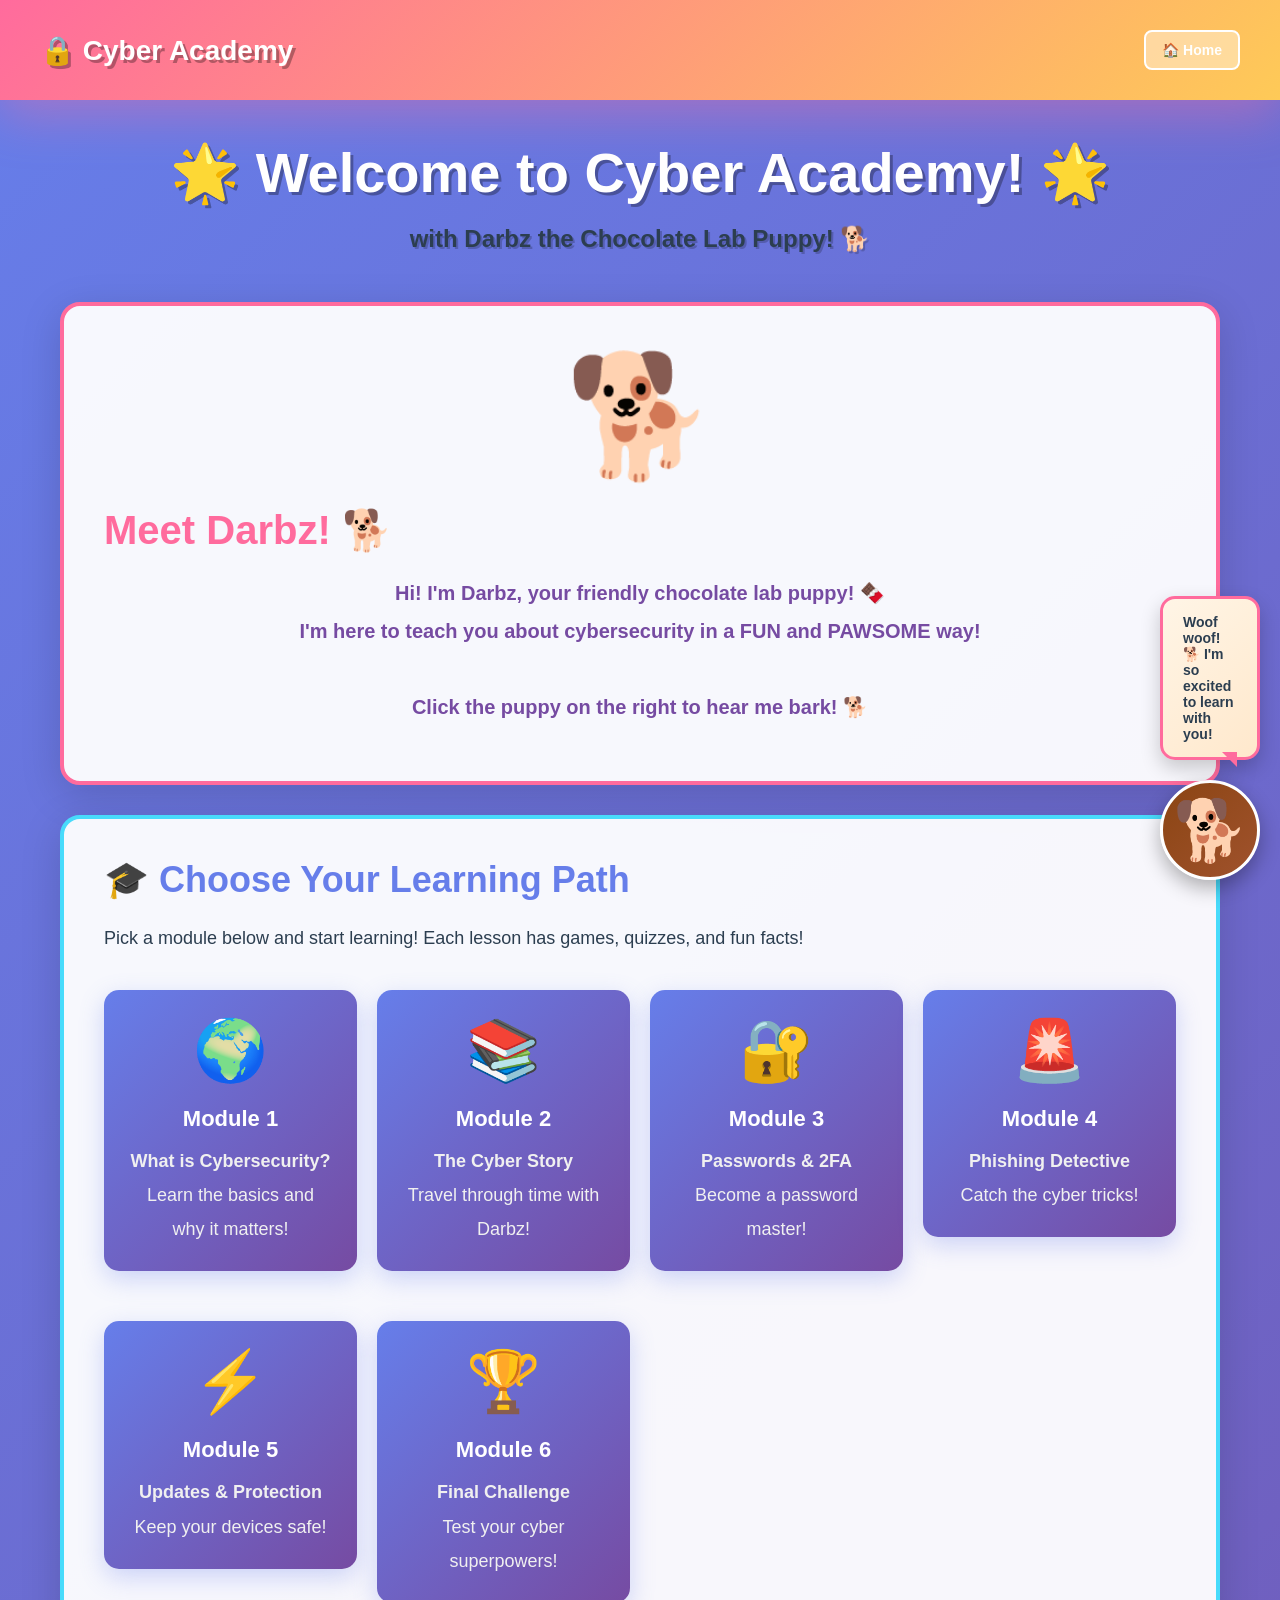
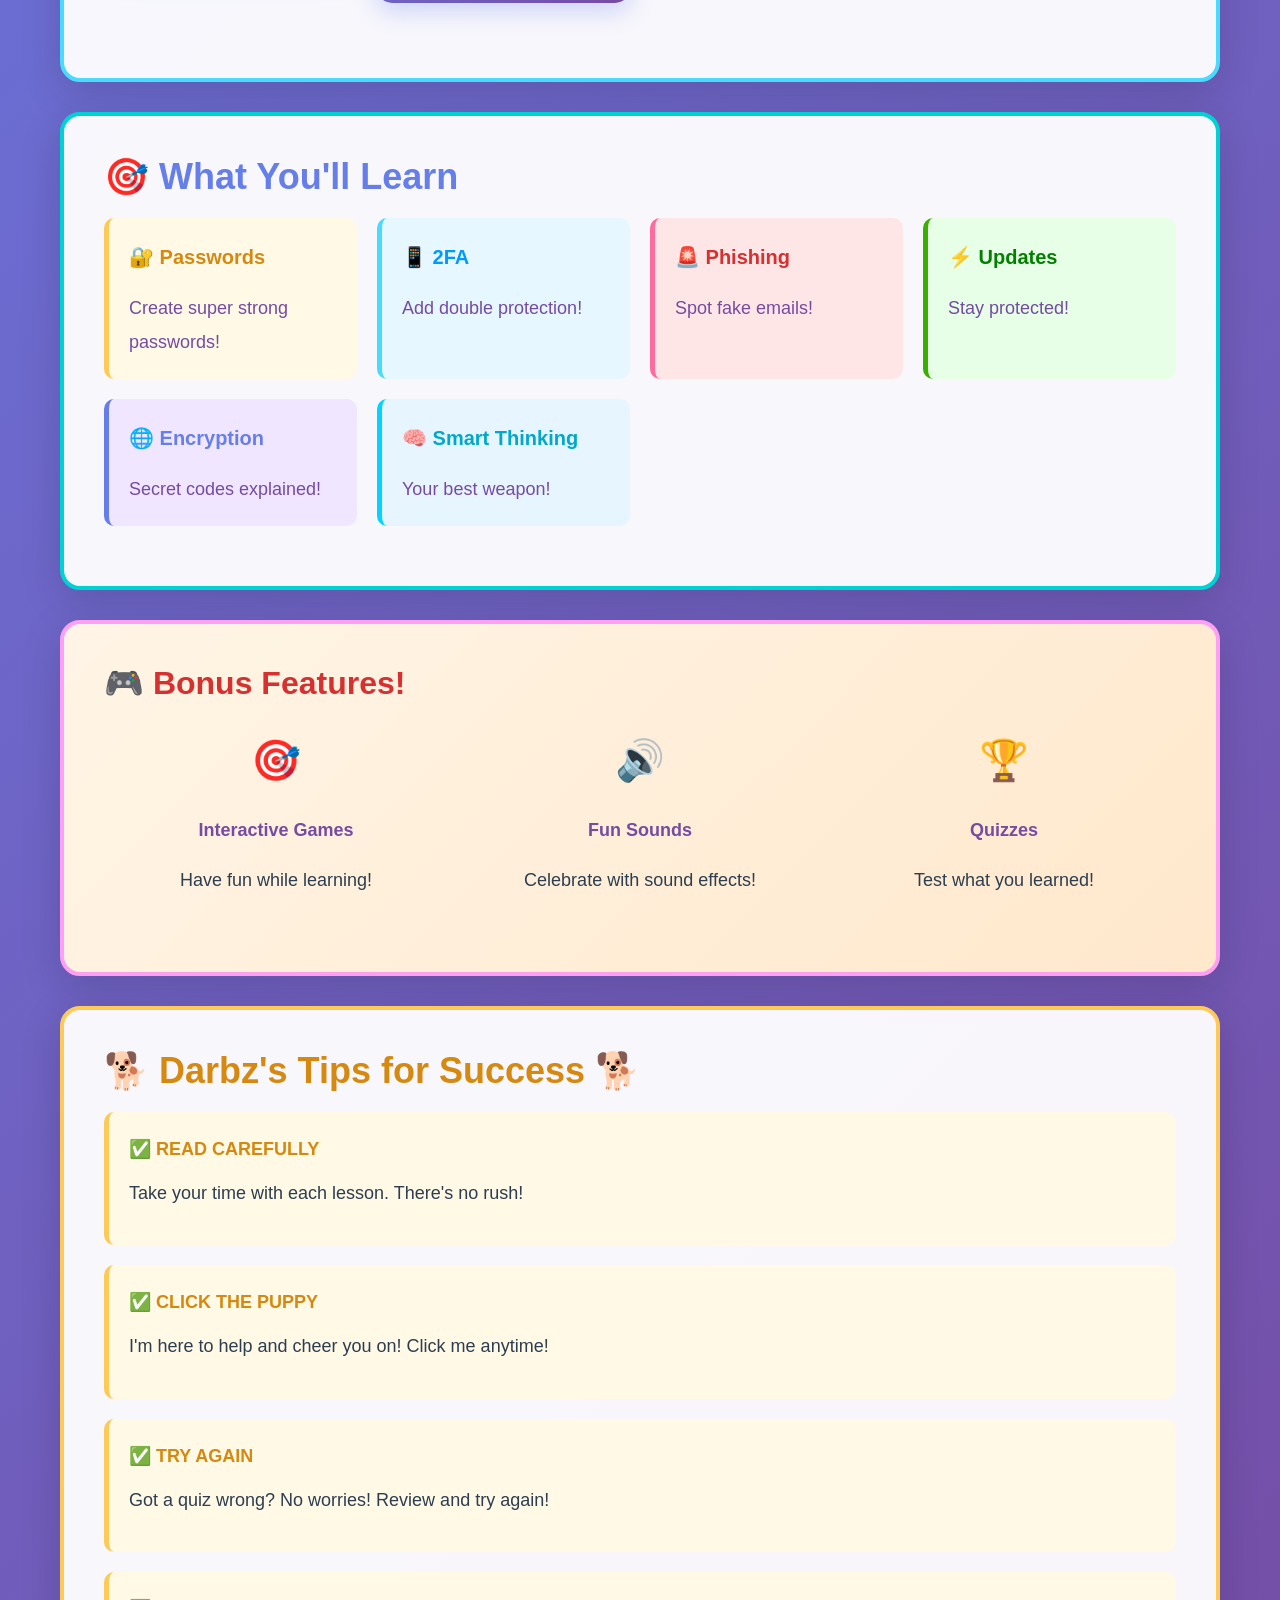
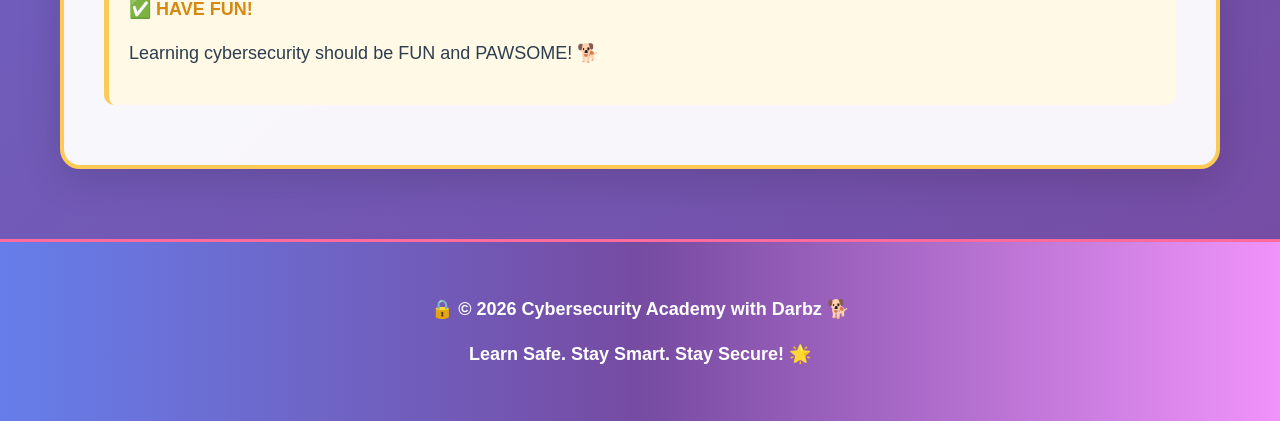
==== commit f635d36c: "Fix: Correct mascot name from Dabzr to Darbz Co-authored-by: Copilot <223556219+Copilot@users.norepl" ====
--- a/index.html
+++ b/index.html
@@ -3,8 +3,8 @@
 <head>
   <meta charset="UTF-8">
   <meta name="viewport" content="width=device-width, initial-scale=1">
-  <meta name="description" content="Cybersecurity Basics for Kids - Interactive curriculum with Dabzr the puppy!">
-  <title>🔒 Cybersecurity for Kids with Dabzr</title>
+  <meta name="description" content="Cybersecurity Basics for Kids - Interactive curriculum with Darbz the puppy!">
+  <title>🔒 Cybersecurity for Kids with Darbz</title>
   <link rel="stylesheet" href="styles.css">
 </head>
 <body>
@@ -25,15 +25,15 @@
         🌟 Welcome to Cyber Academy! 🌟
       </h1>
       <p style="font-size: 24px; font-weight: 700; text-shadow: 2px 2px 0 rgba(0, 0, 0, 0.2);">
-        with Dabzr the Chocolate Lab Puppy! 🐕
+        with Darbz the Chocolate Lab Puppy! 🐕
       </p>
     </div>
 
     <section style="text-align: center; border-color: #ff6b9d;">
       <div style="font-size: 120px; animation: bounce 2s infinite; margin-bottom: 20px;">🐕</div>
-      <h2 style="font-size: 40px; color: #ff6b9d;">Meet Dabzr! 🐕</h2>
+      <h2 style="font-size: 40px; color: #ff6b9d;">Meet Darbz! 🐕</h2>
       <p style="font-size: 20px; font-weight: 600; color: #764ba2;">
-        Hi! I'm Dabzr, your friendly chocolate lab puppy! 🍫<br>
+        Hi! I'm Darbz, your friendly chocolate lab puppy! 🍫<br>
         I'm here to teach you about cybersecurity in a FUN and PAWSOME way!<br>
         <br>
         <strong>Click the puppy on the right to hear me bark! 🐕</strong>
@@ -59,7 +59,7 @@
           <div class="game-card">
             <div class="game-icon">📚</div>
             <h3>Module 2</h3>
-            <p><strong>The Cyber Story</strong><br>Travel through time with Dabzr!</p>
+            <p><strong>The Cyber Story</strong><br>Travel through time with Darbz!</p>
           </div>
         </a>
 
@@ -149,7 +149,7 @@
     </section>
 
     <section style="border-color: #feca57;">
-      <h2 style="color: #d68910;">🐕 Dabzr's Tips for Success 🐕</h2>
+      <h2 style="color: #d68910;">🐕 Darbz's Tips for Success 🐕</h2>
       <div style="background: #fff9e6; padding: 20px; border-radius: 10px; border-left: 5px solid #feca57; margin: 20px 0;">
         <p style="font-weight: 700; font-size: 18px; color: #d68910; margin-bottom: 10px;">✅ READ CAREFULLY</p>
         <p>Take your time with each lesson. There's no rush!</p>
@@ -170,7 +170,7 @@
   </div>
 
   <footer>
-    <p>🔒 © 2026 Cybersecurity Academy with Dabzr 🐕</p>
+    <p>🔒 © 2026 Cybersecurity Academy with Darbz 🐕</p>
     <p>Learn Safe. Stay Smart. Stay Secure! 🌟</p>
   </footer>
 
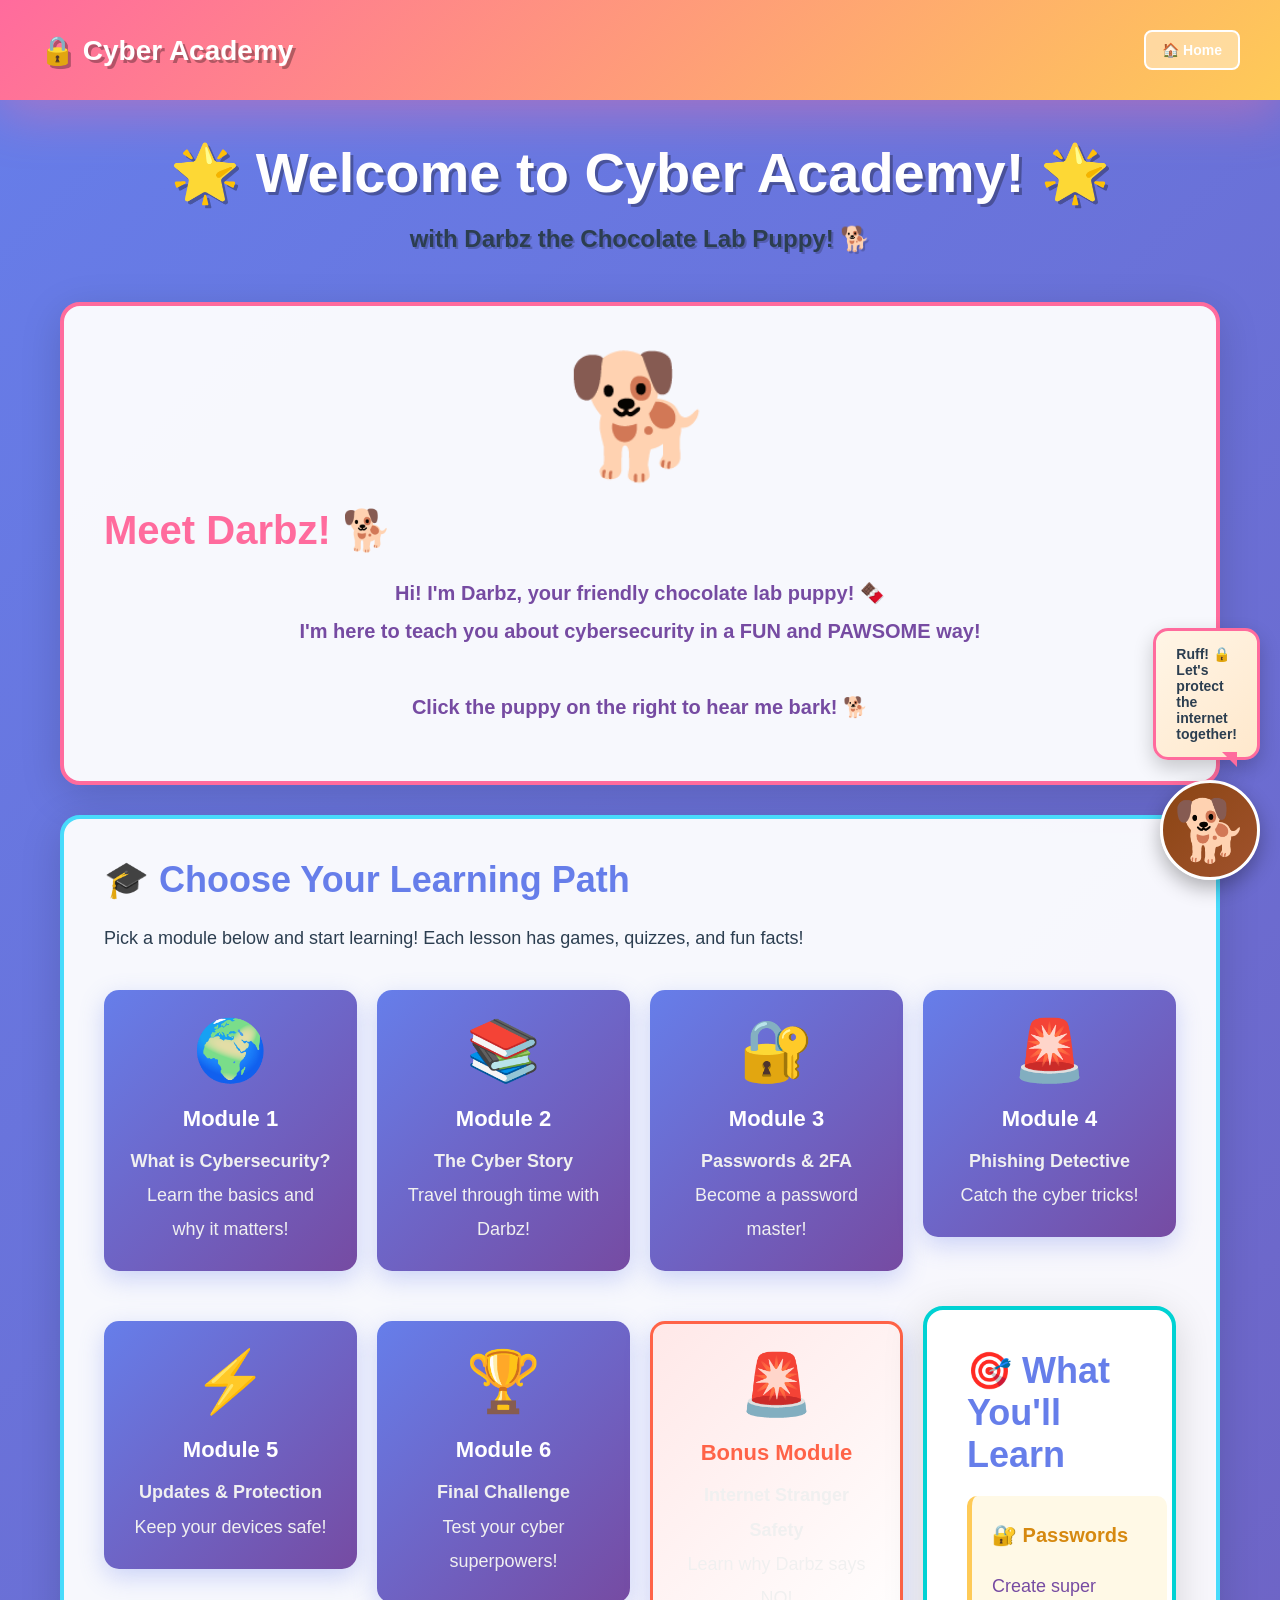
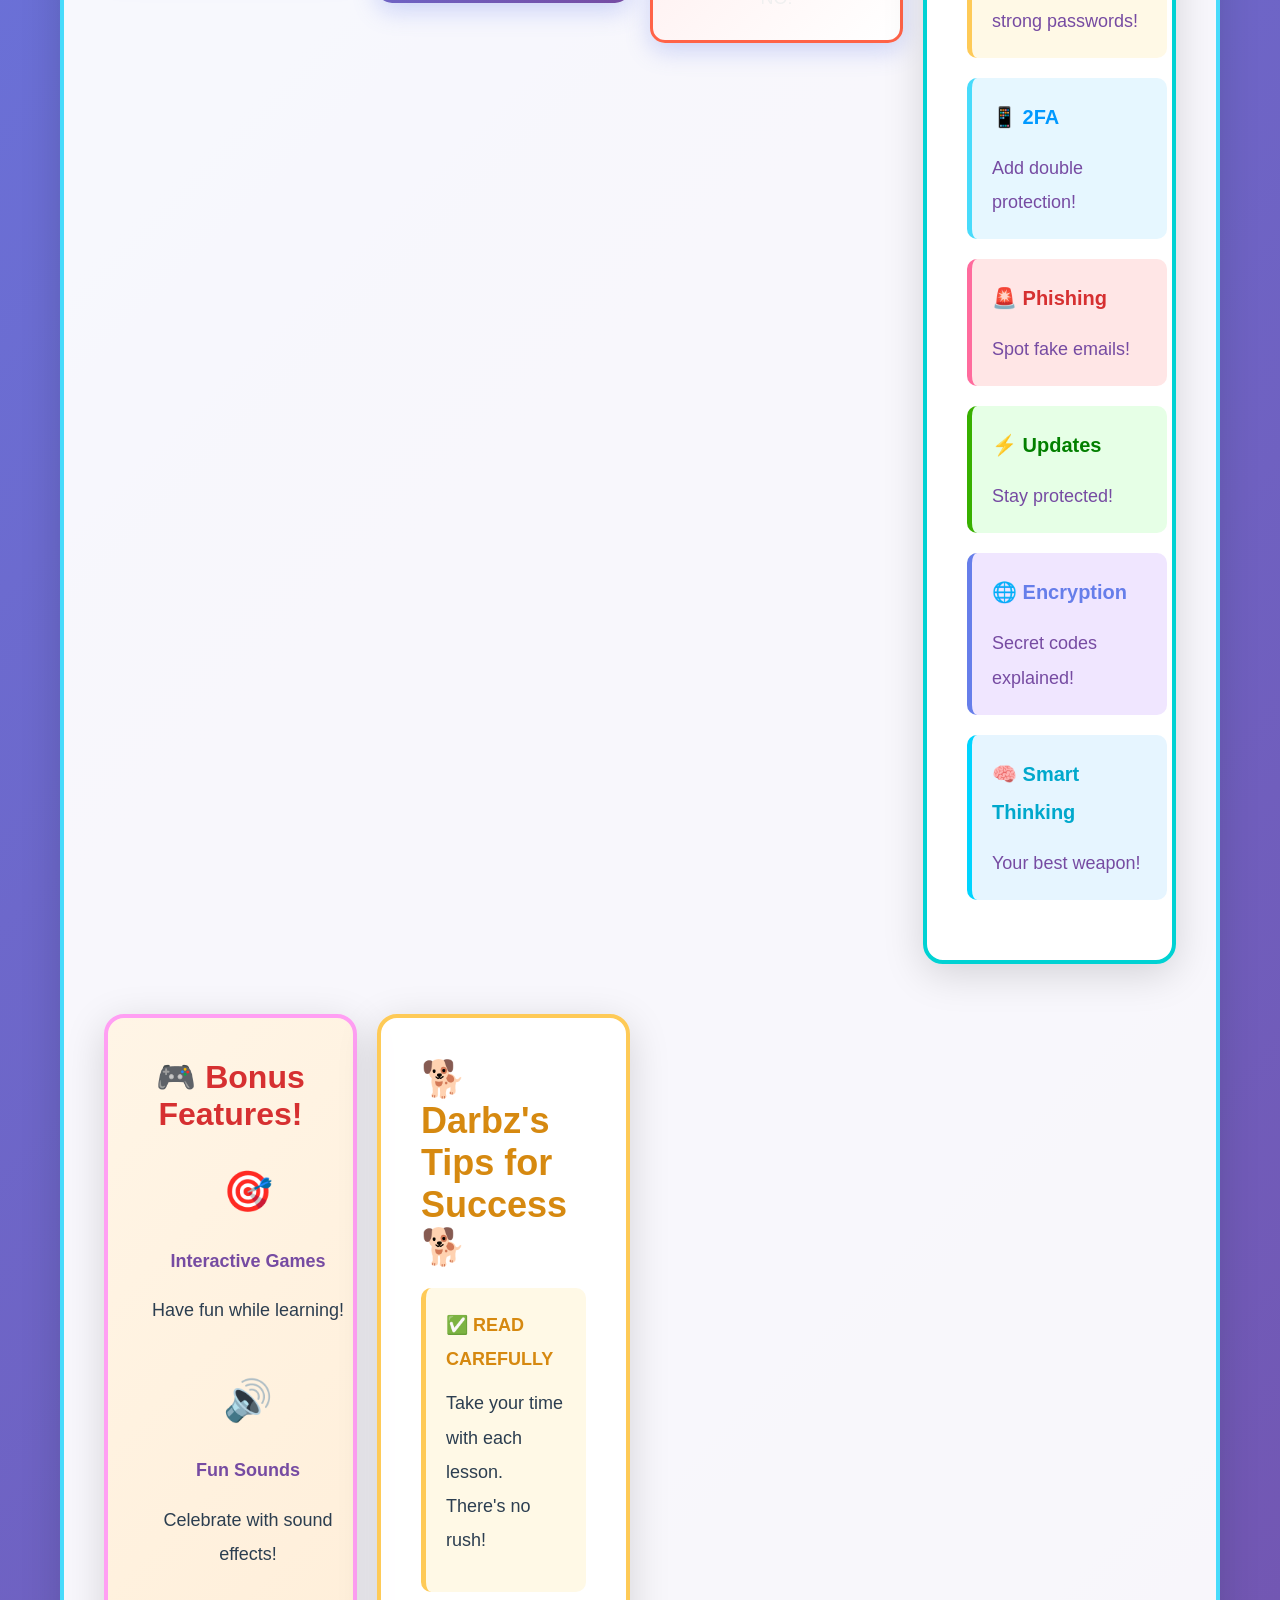
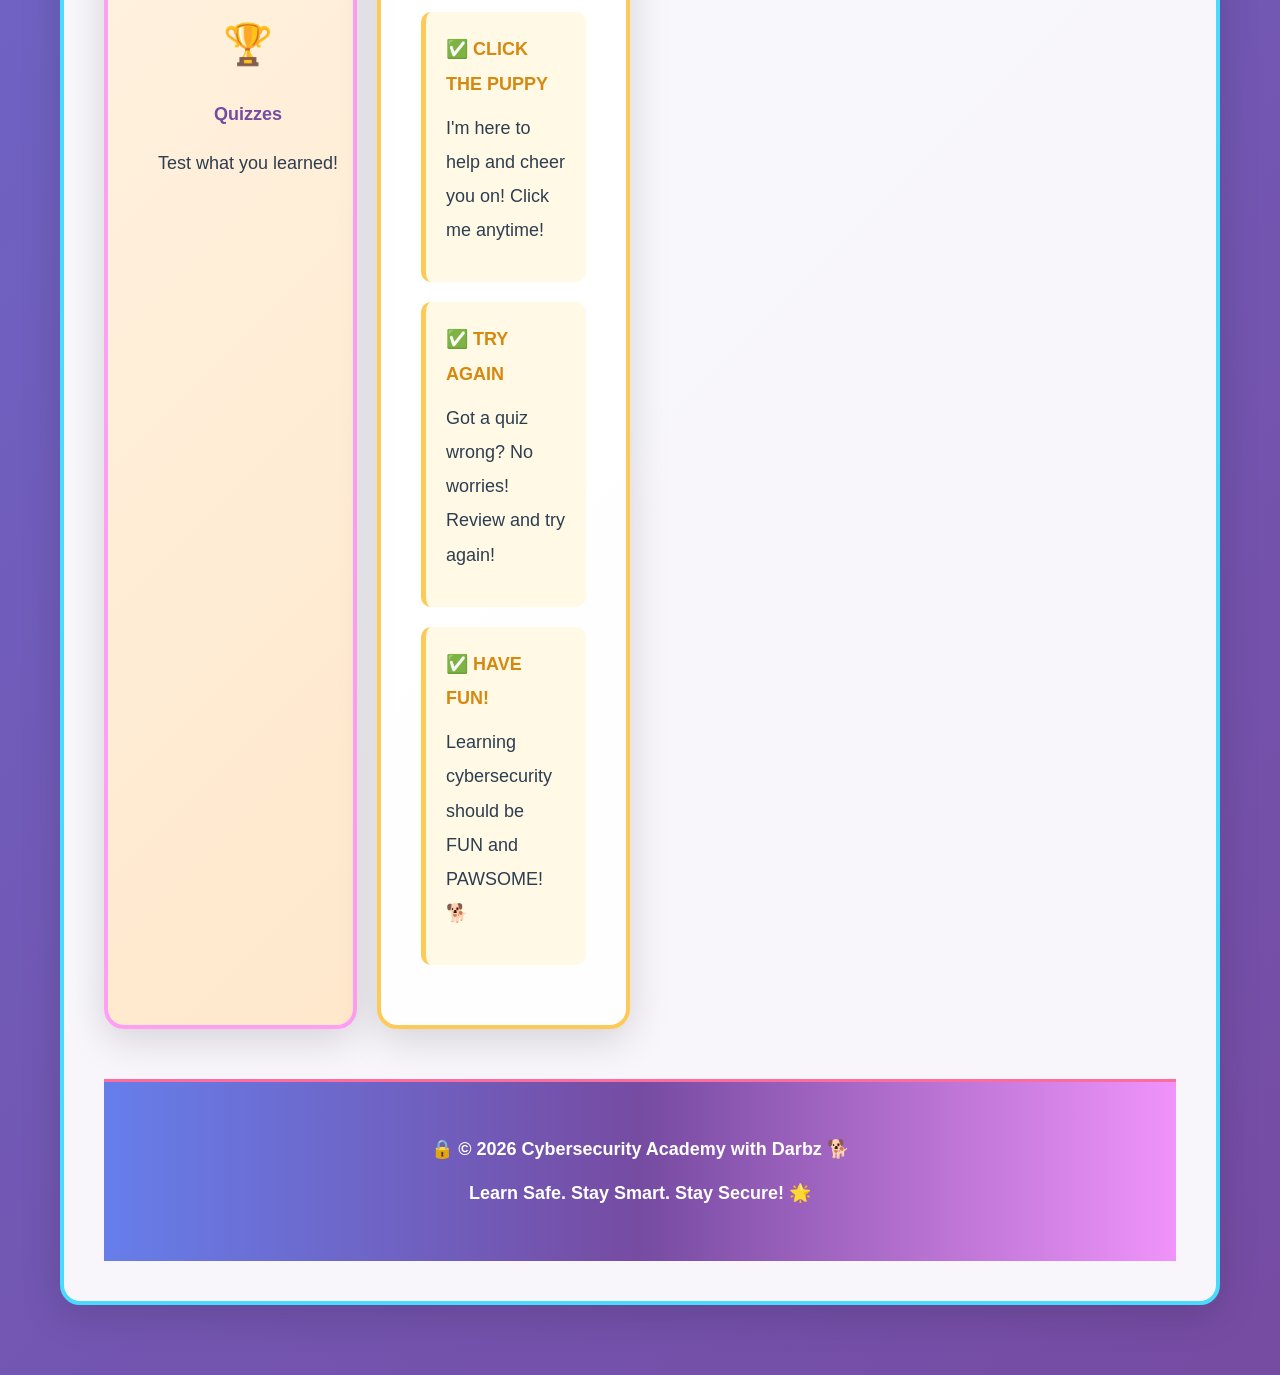
==== commit 4bae9f4b: "feat: Add bonus module on internet stranger safety with interactive Darbz - Created bonus-stranger-s" ====
--- a/index.html
+++ b/index.html
@@ -94,8 +94,14 @@
             <p><strong>Final Challenge</strong><br>Test your cyber superpowers!</p>
           </div>
         </a>
-      </div>
-    </section>
+
+        <a href="bonus-stranger-safety.html" style="text-decoration: none;">
+          <div class="game-card" style="border: 3px solid #ff6348; background: linear-gradient(135deg, #ffe8e8 0%, #fff 100%);">
+            <div class="game-icon">🚨</div>
+            <h3 style="color: #ff6348;">Bonus Module</h3>
+            <p><strong>Internet Stranger Safety</strong><br>Learn why Darbz says NO!</p>
+          </div>
+        </a>
 
     <section style="border-color: #00d2d3;">
       <h2>🎯 What You'll Learn</h2>
--- a/styles.css
+++ b/styles.css
@@ -367,6 +367,449 @@
   font-weight: 600;
 }
 
+/* Module 2 Timeline Styles */
+.timeline {
+  display: flex;
+  flex-direction: column;
+  gap: 15px;
+  margin: 20px 0;
+}
+
+.timeline-item {
+  background: white;
+  border-left: 5px solid #667eea;
+  border-radius: 8px;
+  padding: 20px;
+  cursor: pointer;
+  transition: all 0.3s ease;
+  box-shadow: 0 2px 8px rgba(0,0,0,0.1);
+}
+
+.timeline-item:hover {
+  transform: translateX(10px);
+  box-shadow: 0 4px 12px rgba(102, 126, 234, 0.3);
+  background: linear-gradient(135deg, #f5f7fa 0%, #fff 100%);
+}
+
+.timeline-item.active {
+  border-left-color: #43e97b;
+  background: linear-gradient(135deg, #43e97b 0%, #f0f8f4 100%);
+}
+
+.timeline-year {
+  font-weight: bold;
+  color: #667eea;
+  font-size: 14px;
+}
+
+.timeline-title {
+  font-size: 18px;
+  font-weight: 600;
+  margin-top: 8px;
+  color: #2c3e50;
+}
+
+.timeline-detail {
+  background: linear-gradient(135deg, #fff9e6 0%, #fff 100%);
+  border: 3px solid #feca57;
+  border-radius: 10px;
+  padding: 20px;
+  margin-top: 20px;
+  font-size: 16px;
+  color: #2c3e50;
+  line-height: 1.6;
+}
+
+.timeline-detail.hidden {
+  display: none;
+}
+
+/* Module 3 Password Checker */
+.password-checker {
+  background: white;
+  border-radius: 12px;
+  padding: 25px;
+  box-shadow: 0 4px 12px rgba(0,0,0,0.1);
+  margin: 20px 0;
+}
+
+.password-input {
+  width: 100%;
+  padding: 15px;
+  font-size: 16px;
+  border: 2px solid #ddd;
+  border-radius: 8px;
+  margin-bottom: 15px;
+  transition: border-color 0.3s;
+}
+
+.password-input:focus {
+  outline: none;
+  border-color: #667eea;
+  box-shadow: 0 0 0 3px rgba(102, 126, 234, 0.1);
+}
+
+.strength-meter {
+  height: 10px;
+  background: #eee;
+  border-radius: 5px;
+  overflow: hidden;
+  margin-bottom: 10px;
+}
+
+.strength-bar {
+  height: 100%;
+  background: #ddd;
+  width: 0%;
+  transition: all 0.3s ease;
+}
+
+.strength-bar.weak {
+  background: linear-gradient(90deg, #ff6348, #ff4757);
+}
+
+.strength-bar.medium {
+  background: linear-gradient(90deg, #ffa502, #ffb13d);
+}
+
+.strength-bar.strong {
+  background: linear-gradient(90deg, #43e97b, #38f9d7);
+}
+
+.strength-bar.very-strong {
+  background: linear-gradient(90deg, #667eea, #764ba2);
+}
+
+.strength-text {
+  font-weight: 600;
+  margin-bottom: 20px;
+  font-size: 16px;
+}
+
+.password-tips {
+  background: linear-gradient(135deg, #f0f4ff 0%, #fff 100%);
+  border-left: 4px solid #667eea;
+  padding: 15px;
+  border-radius: 8px;
+}
+
+.password-tips h4 {
+  color: #667eea;
+  margin-bottom: 15px;
+}
+
+.tips-checklist {
+  display: flex;
+  flex-direction: column;
+  gap: 10px;
+}
+
+.tip {
+  display: flex;
+  align-items: center;
+  gap: 10px;
+  padding: 8px;
+  border-radius: 6px;
+  transition: all 0.3s;
+}
+
+.tip-icon {
+  font-size: 18px;
+  font-weight: bold;
+}
+
+.tip.checked {
+  background: linear-gradient(135deg, #e8f8f5 0%, #fff 100%);
+}
+
+.tip-text {
+  color: #2c3e50;
+}
+
+/* Module 4 Phishing Game */
+.phishing-container {
+  background: white;
+  border-radius: 12px;
+  padding: 25px;
+  margin: 20px 0;
+  box-shadow: 0 4px 12px rgba(0,0,0,0.1);
+}
+
+.email-card {
+  background: linear-gradient(135deg, #f9f9f9 0%, #fff 100%);
+  border: 2px solid #ddd;
+  border-radius: 10px;
+  padding: 20px;
+  margin-bottom: 20px;
+}
+
+.email-header {
+  background: #f0f4ff;
+  padding: 15px;
+  border-radius: 8px;
+  margin-bottom: 15px;
+  border-left: 4px solid #667eea;
+}
+
+.email-header > div {
+  padding: 5px 0;
+  font-size: 14px;
+}
+
+.email-body {
+  background: white;
+  padding: 15px;
+  border-radius: 8px;
+  margin-bottom: 15px;
+  min-height: 60px;
+  border-left: 3px solid #feca57;
+}
+
+.email-buttons {
+  display: flex;
+  gap: 15px;
+  margin-bottom: 15px;
+  flex-wrap: wrap;
+}
+
+.btn-real {
+  flex: 1;
+  padding: 12px 20px;
+  background: linear-gradient(135deg, #43e97b 0%, #38f9d7 100%);
+  color: white;
+  border: none;
+  border-radius: 8px;
+  cursor: pointer;
+  font-size: 16px;
+  font-weight: 600;
+  transition: all 0.3s;
+}
+
+.btn-real:hover {
+  transform: translateY(-2px);
+  box-shadow: 0 4px 12px rgba(67, 233, 123, 0.3);
+}
+
+.btn-phishing {
+  flex: 1;
+  padding: 12px 20px;
+  background: linear-gradient(135deg, #ff6348 0%, #ff4757 100%);
+  color: white;
+  border: none;
+  border-radius: 8px;
+  cursor: pointer;
+  font-size: 16px;
+  font-weight: 600;
+  transition: all 0.3s;
+}
+
+.btn-phishing:hover {
+  transform: translateY(-2px);
+  box-shadow: 0 4px 12px rgba(255, 67, 87, 0.3);
+}
+
+.email-progress {
+  text-align: center;
+  font-size: 14px;
+  color: #667eea;
+  font-weight: 600;
+}
+
+.game-score {
+  background: linear-gradient(135deg, #667eea 0%, #764ba2 100%);
+  color: white;
+  padding: 30px;
+  border-radius: 12px;
+  text-align: center;
+  margin: 20px 0;
+}
+
+.game-score.hidden {
+  display: none;
+}
+
+.game-score h3 {
+  font-size: 28px;
+  margin-bottom: 15px;
+}
+
+.reset-button {
+  background: white;
+  color: #667eea;
+  border: none;
+  padding: 12px 30px;
+  border-radius: 8px;
+  cursor: pointer;
+  font-size: 16px;
+  font-weight: 600;
+  transition: all 0.3s;
+  margin-top: 15px;
+}
+
+.reset-button:hover {
+  transform: scale(1.05);
+  box-shadow: 0 4px 12px rgba(0,0,0,0.2);
+}
+
+/* Module 5 Update Race */
+.update-race-container {
+  background: white;
+  border-radius: 12px;
+  padding: 25px;
+  margin: 20px 0;
+  box-shadow: 0 4px 12px rgba(0,0,0,0.1);
+}
+
+.race-status {
+  background: linear-gradient(135deg, #f0f4ff 0%, #fff 100%);
+  padding: 15px;
+  border-radius: 8px;
+  margin-bottom: 20px;
+  text-align: center;
+  font-weight: 600;
+  color: #667eea;
+  border-left: 4px solid #667eea;
+}
+
+.update-buttons-container {
+  display: flex;
+  flex-direction: column;
+  gap: 12px;
+  margin-bottom: 20px;
+}
+
+.update-button {
+  padding: 15px 20px;
+  background: linear-gradient(135deg, #667eea 0%, #764ba2 100%);
+  color: white;
+  border: none;
+  border-radius: 8px;
+  cursor: pointer;
+  font-size: 16px;
+  font-weight: 600;
+  transition: all 0.3s;
+}
+
+.update-button:hover {
+  transform: translateX(10px);
+  box-shadow: 0 4px 12px rgba(102, 126, 234, 0.3);
+}
+
+.update-button:disabled {
+  opacity: 0.5;
+  cursor: not-allowed;
+}
+
+.race-result {
+  background: linear-gradient(135deg, #667eea 0%, #764ba2 100%);
+  color: white;
+  padding: 30px;
+  border-radius: 12px;
+  text-align: center;
+}
+
+.race-result.hidden {
+  display: none;
+}
+
+/* Module 6 Certificate */
+.certificate-section {
+  padding: 40px 20px;
+}
+
+.certificate-section.hidden {
+  display: none;
+}
+
+.certificate {
+  background: linear-gradient(135deg, #ffd89b 0%, #ffd89b 100%);
+  border: 8px solid #667eea;
+  border-radius: 15px;
+  padding: 40px;
+  text-align: center;
+  color: #333;
+  box-shadow: 0 8px 16px rgba(102, 126, 234, 0.4);
+}
+
+.certificate-header {
+  font-size: 28px;
+  font-weight: bold;
+  color: #667eea;
+  margin-bottom: 30px;
+  text-decoration: underline;
+}
+
+.certificate-body {
+  font-size: 16px;
+  line-height: 1.8;
+}
+
+.challenge-result {
+  background: linear-gradient(135deg, #667eea 0%, #764ba2 100%);
+  color: white;
+  padding: 40px;
+  border-radius: 12px;
+  margin: 20px 0;
+  text-align: center;
+}
+
+.challenge-result.hidden {
+  display: none;
+}
+
+.red-flag-card {
+  background: linear-gradient(135deg, #ffebee 0%, #fff 100%);
+  border-left: 4px solid #ff6348;
+  padding: 20px;
+  border-radius: 8px;
+}
+
+.good-practice-card {
+  background: linear-gradient(135deg, #e8f5e9 0%, #fff 100%);
+  border-left: 4px solid #43e97b;
+  padding: 20px;
+  border-radius: 8px;
+}
+
+.bad-practice-card {
+  background: linear-gradient(135deg, #ffebee 0%, #fff 100%);
+  border-left: 4px solid #ff6348;
+  padding: 20px;
+  border-radius: 8px;
+}
+
+.software-card {
+  background: linear-gradient(135deg, #e3f2fd 0%, #fff 100%);
+  border-left: 4px solid #667eea;
+  padding: 20px;
+  border-radius: 8px;
+}
+
+.protection-steps {
+  display: grid;
+  grid-template-columns: repeat(auto-fit, minmax(200px, 1fr));
+  gap: 20px;
+  margin: 20px 0;
+}
+
+.step-card {
+  background: white;
+  border: 2px solid #667eea;
+  border-radius: 10px;
+  padding: 20px;
+  text-align: center;
+}
+
+.step-number {
+  font-size: 36px;
+  margin-bottom: 10px;
+}
+
+.step-card h3 {
+  color: #667eea;
+  margin-bottom: 10px;
+}
+
 @media (max-width: 768px) {
   section { padding: 20px; }
   .page-title { font-size: 32px; }
@@ -375,4 +818,7 @@
   nav a, nav button { padding: 8px 12px; font-size: 12px; }
   .mascot { width: 80px; height: 80px; font-size: 48px; }
   .speech-bubble { max-width: 180px; font-size: 12px; }
-}
+  .email-buttons { flex-direction: column; }
+  .certificate { padding: 20px; }
+  .protection-steps { grid-template-columns: 1fr; }
+}
